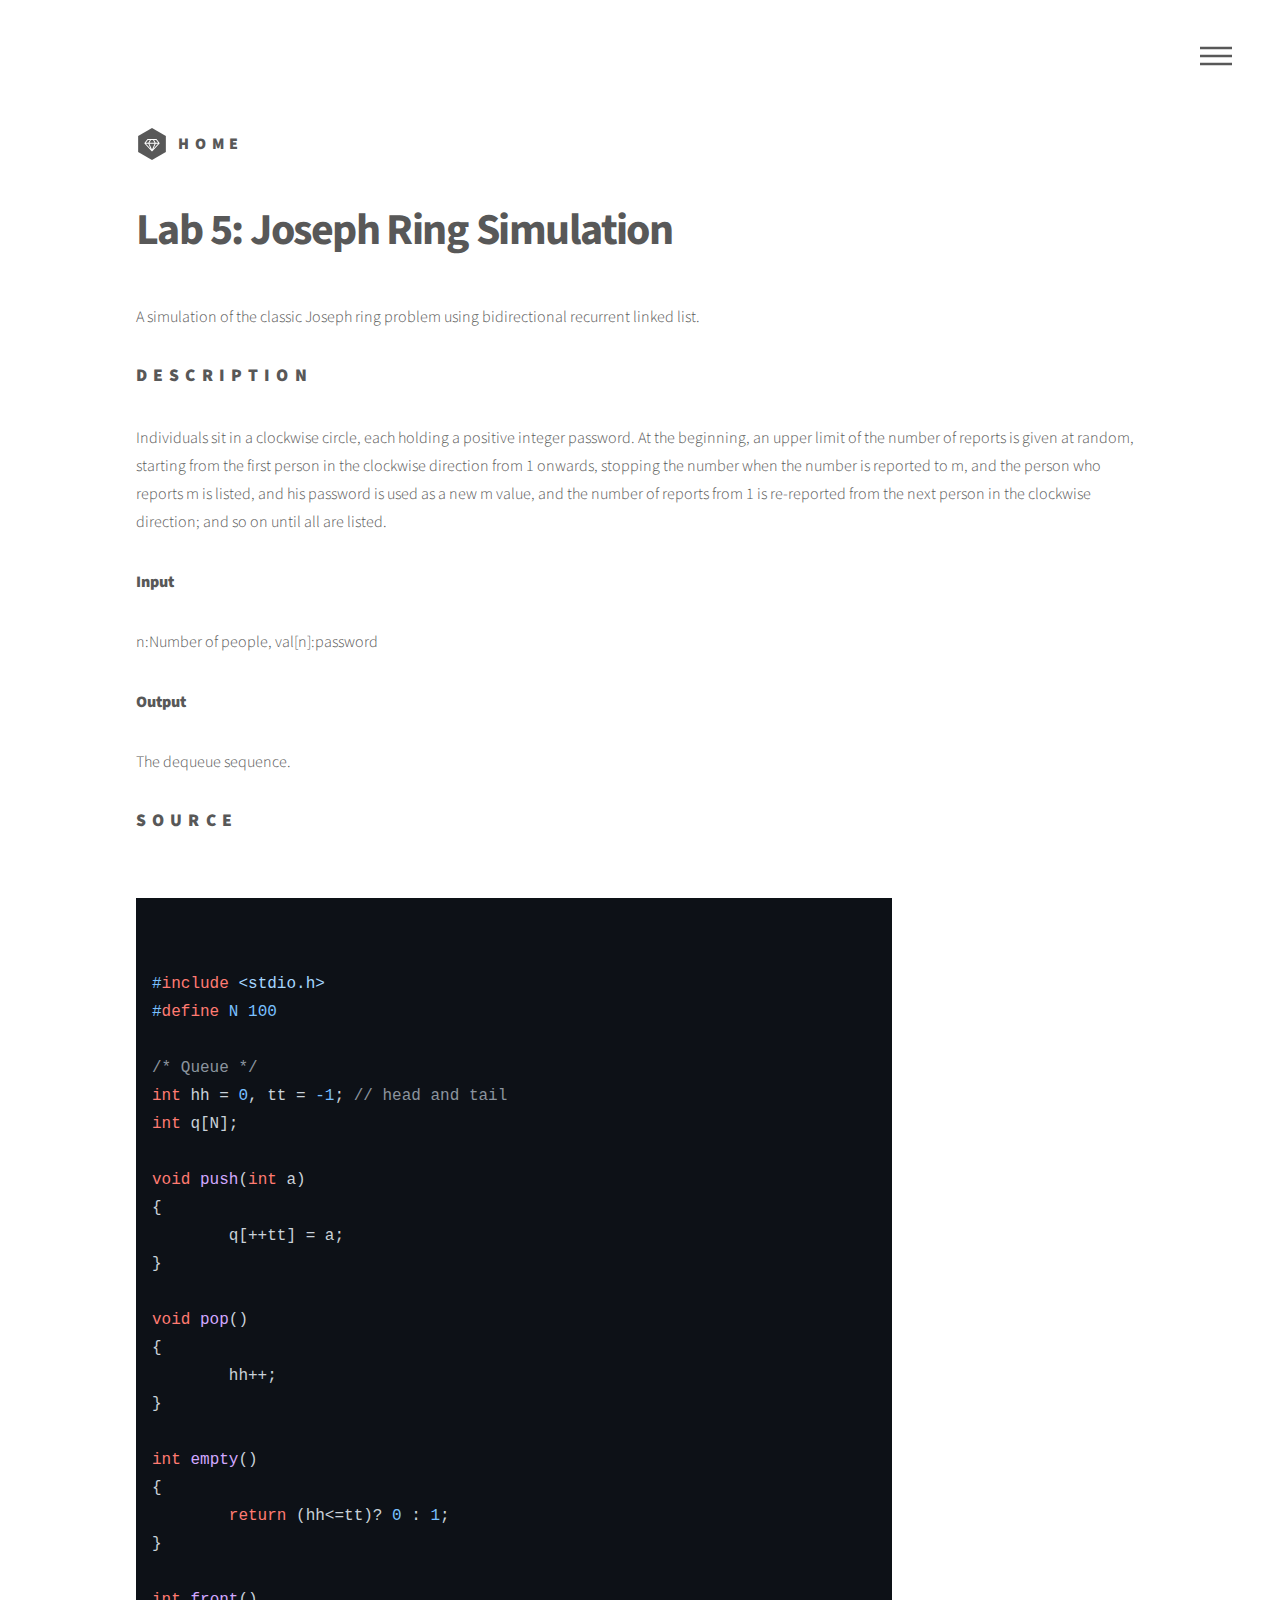
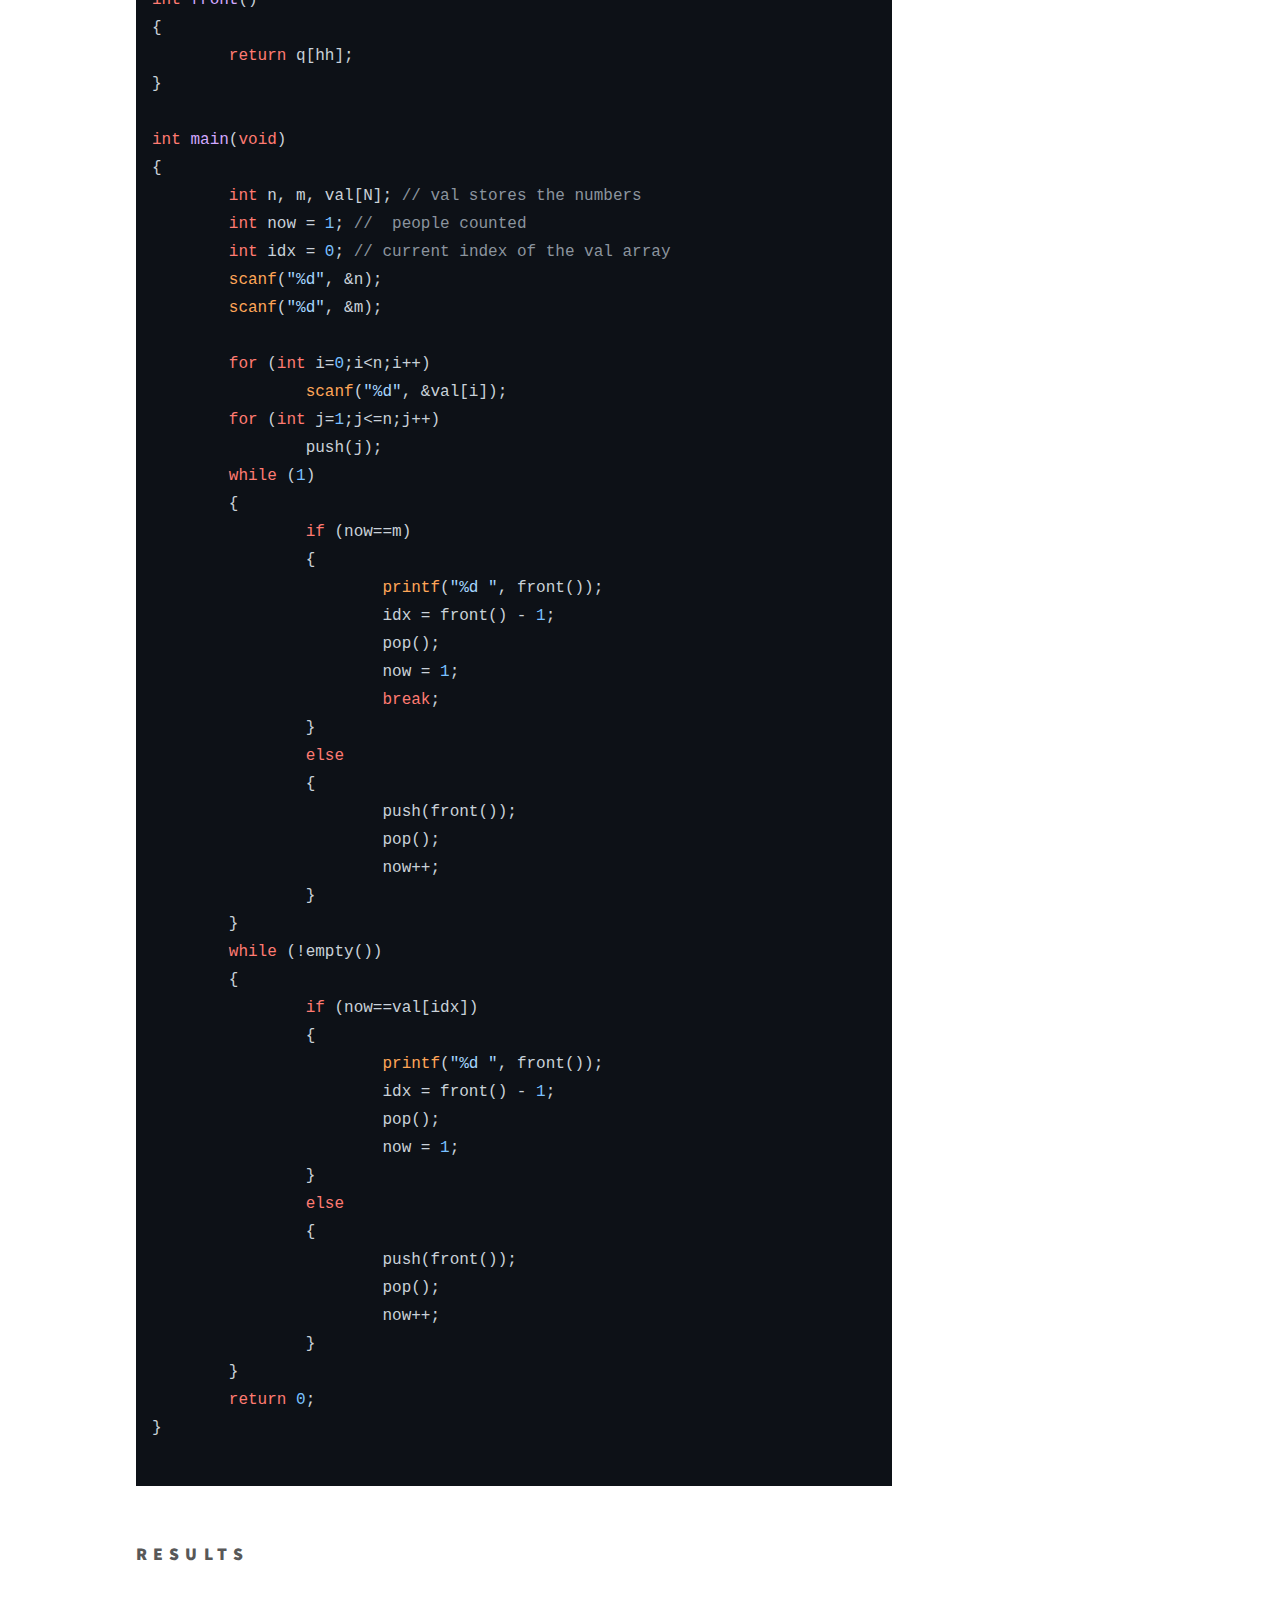
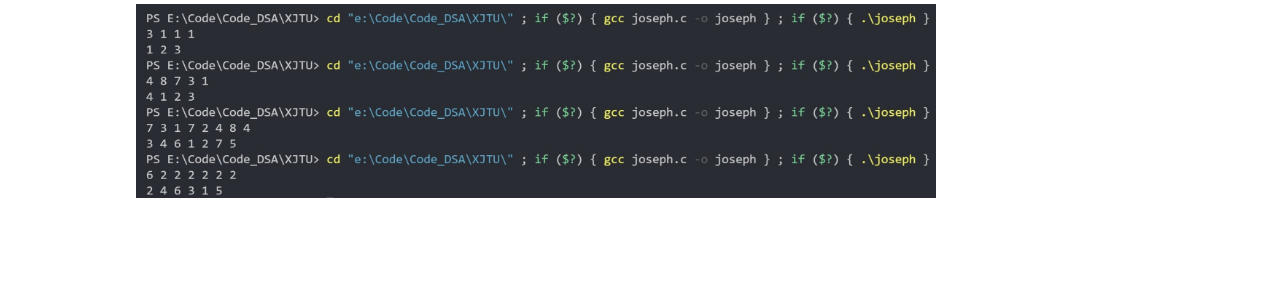
==== Joseph.html @ a2b7b554 "files" ====
<!DOCTYPE HTML>
<html>
	<head>
		<title>Joseph Ring</title>
		<meta charset="utf-8" />
		<script src="assets/js/jquery.min.js"></script>
		<meta name="viewport" content="width=device-width, initial-scale=1, user-scalable=no" />
		<link rel="stylesheet" href="assets/css/main.css" />
		<script src="highlight.min.js"></script>
		<link rel="stylesheet" href="github-dark.min.css" />
		<noscript><link rel="stylesheet" href="assets/css/noscript.css" /></noscript>
	</head>
	<body class="is-preload">
		<!-- Wrapper -->
		<div id="wrapper">
				<!-- Header -->
					<header id="header">
						<div class="inner">
							<!-- Logo -->
								<a href="index.html" class="logo">
									<span class="symbol"><img src="images/logo.svg" alt="" /></span><span class="title">Home</span>
								</a>
							<!-- Nav -->
								<nav>
									<ul>
										<li><a href="#menu">Menu</a></li>
									</ul>
								</nav>
						</div>
					</header>

				<!-- Menu -->
					<nav id="menu">
						<h2>Menu</h2>
						<ul>
							<li><a href="index.html">Home</a></li>
							<li><a href="generic.html">Gradeds Analysis</a></li>
							<li><a href="tree.html">AVL Tree</a></li>
							<li><a href="maze.html">Maze Game</a></li>
							<li><a href="Joseph.html">Joseph Ring</a></li>
						</ul>
					</nav>

				<!-- Main -->
					<div id="main">
						<div class="inner">
							<h1>Lab 5: Joseph Ring Simulation</h1>
                                <p>A simulation of the classic Joseph ring problem using bidirectional recurrent linked list.</p>
								<!-- Prepare a DOM with a defined width and height for ECharts -->
                                <h2>Description</h2>
								<p> Individuals sit in a clockwise circle, each holding a positive
									 integer password. At the beginning, an upper limit of the number of reports is given at random, 
									 starting from the first person in the clockwise direction from 1 onwards, stopping the number 
									 when the number is reported to m, and the person who reports m is listed, and his password is 
									 used as a new m value, and the number of reports from 1 is re-reported from the next person in 
									 the clockwise direction; and so on until all are listed.
								</p>
								<p><b>Input</b></p>
								<p>n:Number of people, val[n]:password</p>
								<p><b>Output</b></p>
								<p>The dequeue sequence.</p>
									<script>
										hljs.initHighlightingOnLoad();
									</script>
								<h2>source</h2>
								<div style="width:75%">
                                <pre>
									<code class="c">

#include &lt;stdio.h>
#define N 100
	
/* Queue */
int hh = 0, tt = -1; // head and tail
int q[N];
	
void push(int a)
{
	q[++tt] = a;
}
	
void pop()
{
	hh++;
}
	
int empty()
{
	return (hh<=tt)? 0 : 1;
}
	
int front()
{
	return q[hh];
}
	
int main(void)
{
	int n, m, val[N]; // val stores the numbers
	int now = 1; //  people counted 
	int idx = 0; // current index of the val array
	scanf("%d", &n);
	scanf("%d", &m);

	for (int i=0;i&lt;n;i++) 
		scanf("%d", &val[i]);
	for (int j=1;j<=n;j++)
		push(j);
	while (1)
	{
		if (now==m)
		{
			printf("%d ", front());
			idx = front() - 1;
			pop();
			now = 1;
			break;
		}
		else
		{
			push(front());
			pop();
			now++;
		}
	}
	while (!empty())
	{
		if (now==val[idx])
		{
			printf("%d ", front());
			idx = front() - 1;
			pop();
			now = 1;
		}
		else
		{
			push(front());
			pop();
			now++;
		}
	}
	return 0;
}
									</code>
								</pre>
							</div>
							<h2>Results</h2>
							<img src="images/joe.jpg" width="800px">
							</div>
						</div>
					</div>
			</div>

		<!-- Scripts -->
			
			<script src="assets/js/browser.min.js"></script>
			<script src="assets/js/breakpoints.min.js"></script>
			<script src="assets/js/util.js"></script>
			<script src="assets/js/main.js"></script>
	</body>
</html>
---- assets/css/main.css ----
@import url(fontawesome-all.min.css);
@import url("https://fonts.googleapis.com/css?family=Source+Sans+Pro:300,700,900");

/*
	Phantom by HTML5 UP
	html5up.net | @ajlkn
	Free for personal and commercial use under the CCA 3.0 license (html5up.net/license)
*/

html, body, div, span, applet, object,
iframe, h1, h2, h3, h4, h5, h6, p, blockquote,
pre, a, abbr, acronym, address, big, cite,
code, del, dfn, em, img, ins, kbd, q, s, samp,
small, strike, strong, sub, sup, tt, var, b,
u, i, center, dl, dt, dd, ol, ul, li, fieldset,
form, label, legend, table, caption, tbody,
tfoot, thead, tr, th, td, article, aside,
canvas, details, embed, figure, figcaption,
footer, header, hgroup, menu, nav, output, ruby,
section, summary, time, mark, audio, video {
	margin: 0;
	padding: 0;
	border: 0;
	font-size: 100%;
	font: inherit;
	vertical-align: baseline;}

article, aside, details, figcaption, figure,
footer, header, hgroup, menu, nav, section {
	display: block;}

body {
	line-height: 1;
}

ol, ul {
	list-style: none;
}

blockquote, q {
	quotes: none;
}

	blockquote:before, blockquote:after, q:before, q:after {
		content: '';
		content: none;
	}

table {
	border-collapse: collapse;
	border-spacing: 0;
}

body {
	-webkit-text-size-adjust: none;
}

mark {
	background-color: transparent;
	color: inherit;
}

input::-moz-focus-inner {
	border: 0;
	padding: 0;
}

input, select, textarea {
	-moz-appearance: none;
	-webkit-appearance: none;
	-ms-appearance: none;
	appearance: none;
}

/* Basic */

	@-ms-viewport {
		width: device-width;
	}

	body {
		-ms-overflow-style: scrollbar;
	}

	@media screen and (max-width: 480px) {

		html, body {
			min-width: 320px;
		}

	}

	html {
		box-sizing: border-box;
	}

	*, *:before, *:after {
		box-sizing: inherit;
	}

	body {
		background: #ffffff;
	}

		body.is-preload *, body.is-preload *:before, body.is-preload *:after {
			-moz-animation: none !important;
			-webkit-animation: none !important;
			-ms-animation: none !important;
			animation: none !important;
			-moz-transition: none !important;
			-webkit-transition: none !important;
			-ms-transition: none !important;
			transition: none !important;
		}

/* Type */

	body, input, select, textarea {
		color: #585858;
		font-family: "Source Sans Pro", Helvetica, sans-serif;
		font-size: 16pt;
		font-weight: 300;
		line-height: 1.75;
	}

		@media screen and (max-width: 1680px) {

			body, input, select, textarea {
				font-size: 14pt;
			}

		}

		@media screen and (max-width: 1280px) {

			body, input, select, textarea {
				font-size: 12pt;
			}

		}

	a {
		-moz-transition: border-bottom-color 0.2s ease, color 0.2s ease;
		-webkit-transition: border-bottom-color 0.2s ease, color 0.2s ease;
		-ms-transition: border-bottom-color 0.2s ease, color 0.2s ease;
		transition: border-bottom-color 0.2s ease, color 0.2s ease;
		text-decoration: none;
		color: #585858;
		border-bottom: dotted 1px rgba(88, 88, 88, 0.5);
	}

		a:hover {
			border-bottom-color: transparent;
			color: #f2849e !important;
		}

	strong, b {
		font-weight: 900;
	}

	em, i {
		font-style: italic;
	}

	p {
		margin: 0 0 2em 0;
	}

	h1 {
		font-size: 2.75em;
		font-weight: 700;
		line-height: 1.3;
		margin: 0 0 1em 0;
		letter-spacing: -0.035em;
	}

		h1 a {
			color: inherit;
		}

		@media screen and (max-width: 736px) {

			h1 {
				font-size: 2em;
				margin: 0 0 1em 0;
			}

		}

		@media screen and (max-width: 360px) {

			h1 {
				font-size: 1.75em;
			}

		}

	h2, h3, h4, h5, h6 {
		font-weight: 900;
		line-height: 1.5;
		margin: 0 0 2em 0;
		text-transform: uppercase;
		letter-spacing: 0.35em;
	}

		h2 a, h3 a, h4 a, h5 a, h6 a {
			color: inherit;
		}

	h2 {
		font-size: 1.1em;
	}

	h3 {
		font-size: 1em;
	}

	h4 {
		font-size: 0.8em;
	}

	h5 {
		font-size: 0.8em;
	}

	h6 {
		font-size: 0.8em;
	}

	@media screen and (max-width: 980px) {

		h1 br, h2 br, h3 br, h4 br, h5 br, h6 br {
			display: none;
		}

	}

	@media screen and (max-width: 736px) {

		h2 {
			font-size: 1em;
		}

		h3 {
			font-size: 0.8em;
		}

	}

	sub {
		font-size: 0.8em;
		position: relative;
		top: 0.5em;
	}

	sup {
		font-size: 0.8em;
		position: relative;
		top: -0.5em;
	}

	blockquote {
		border-left: solid 4px #c9c9c9;
		font-style: italic;
		margin: 0 0 2em 0;
		padding: 0.5em 0 0.5em 2em;
	}

	/*code {
		background: rgba(144, 144, 144, 0.075);
		border-radius: 4px;
		border: solid 1px #c9c9c9;
		font-family: "Courier New", monospace;
		font-size: 0.9em;
		margin: 0 0.25em;
		padding: 0.25em 0.65em;
	}

	pre {
		-webkit-overflow-scrolling: touch;
		font-family: "Courier New", monospace;
		font-size: 0.9em;
		margin: 0 0 2em 0;
	}

		pre code {
			display: block;
			line-height: 1.75;
			padding: 1em 1.5em;
			overflow-x: auto;
		}
*/	pre > code {
    font-family: "Sans Mono", "Consolas", "Courier", monospace;
}
	hr {
		border: 0;
		border-bottom: solid 1px #c9c9c9;
		margin: 2em 0;
	}

		hr.major {
			margin: 3em 0;
		}

	.align-left {
		text-align: left;
	}

	.align-center {
		text-align: center;
	}

	.align-right {
		text-align: right;
	}

/* Row */

	.row {
		display: flex;
		flex-wrap: wrap;
		box-sizing: border-box;
		align-items: stretch;
	}

		.row > * {
			box-sizing: border-box;
		}

		.row.gtr-uniform > * > :last-child {
			margin-bottom: 0;
		}

		.row.aln-left {
			justify-content: flex-start;
		}

		.row.aln-center {
			justify-content: center;
		}

		.row.aln-right {
			justify-content: flex-end;
		}

		.row.aln-top {
			align-items: flex-start;
		}

		.row.aln-middle {
			align-items: center;
		}

		.row.aln-bottom {
			align-items: flex-end;
		}

		.row > .imp {
			order: -1;
		}

		.row > .col-1 {
			width: 8.33333%;
		}

		.row > .off-1 {
			margin-left: 8.33333%;
		}

		.row > .col-2 {
			width: 16.66667%;
		}

		.row > .off-2 {
			margin-left: 16.66667%;
		}

		.row > .col-3 {
			width: 25%;
		}

		.row > .off-3 {
			margin-left: 25%;
		}

		.row > .col-4 {
			width: 33.33333%;
		}

		.row > .off-4 {
			margin-left: 33.33333%;
		}

		.row > .col-5 {
			width: 41.66667%;
		}

		.row > .off-5 {
			margin-left: 41.66667%;
		}

		.row > .col-6 {
			width: 50%;
		}

		.row > .off-6 {
			margin-left: 50%;
		}

		.row > .col-7 {
			width: 58.33333%;
		}

		.row > .off-7 {
			margin-left: 58.33333%;
		}

		.row > .col-8 {
			width: 66.66667%;
		}

		.row > .off-8 {
			margin-left: 66.66667%;
		}

		.row > .col-9 {
			width: 75%;
		}

		.row > .off-9 {
			margin-left: 75%;
		}

		.row > .col-10 {
			width: 83.33333%;
		}

		.row > .off-10 {
			margin-left: 83.33333%;
		}

		.row > .col-11 {
			width: 91.66667%;
		}

		.row > .off-11 {
			margin-left: 91.66667%;
		}

		.row > .col-12 {
			width: 100%;
		}

		.row > .off-12 {
			margin-left: 100%;
		}

		.row.gtr-0 {
			margin-top: 0;
			margin-left: 0em;
		}

			.row.gtr-0 > * {
				padding: 0 0 0 0em;
			}

			.row.gtr-0.gtr-uniform {
				margin-top: 0em;
			}

				.row.gtr-0.gtr-uniform > * {
					padding-top: 0em;
				}

		.row.gtr-25 {
			margin-top: 0;
			margin-left: -0.5em;
		}

			.row.gtr-25 > * {
				padding: 0 0 0 0.5em;
			}

			.row.gtr-25.gtr-uniform {
				margin-top: -0.5em;
			}

				.row.gtr-25.gtr-uniform > * {
					padding-top: 0.5em;
				}

		.row.gtr-50 {
			margin-top: 0;
			margin-left: -1em;
		}

			.row.gtr-50 > * {
				padding: 0 0 0 1em;
			}

			.row.gtr-50.gtr-uniform {
				margin-top: -1em;
			}

				.row.gtr-50.gtr-uniform > * {
					padding-top: 1em;
				}

		.row {
			margin-top: 0;
			margin-left: -2em;
		}

			.row > * {
				padding: 0 0 0 2em;
			}

			.row.gtr-uniform {
				margin-top: -2em;
			}

				.row.gtr-uniform > * {
					padding-top: 2em;
				}

		.row.gtr-150 {
			margin-top: 0;
			margin-left: -3em;
		}

			.row.gtr-150 > * {
				padding: 0 0 0 3em;
			}

			.row.gtr-150.gtr-uniform {
				margin-top: -3em;
			}

				.row.gtr-150.gtr-uniform > * {
					padding-top: 3em;
				}

		.row.gtr-200 {
			margin-top: 0;
			margin-left: -4em;
		}

			.row.gtr-200 > * {
				padding: 0 0 0 4em;
			}

			.row.gtr-200.gtr-uniform {
				margin-top: -4em;
			}

				.row.gtr-200.gtr-uniform > * {
					padding-top: 4em;
				}

		@media screen and (max-width: 1680px) {

			.row {
				display: flex;
				flex-wrap: wrap;
				box-sizing: border-box;
				align-items: stretch;
			}

				.row > * {
					box-sizing: border-box;
				}

				.row.gtr-uniform > * > :last-child {
					margin-bottom: 0;
				}

				.row.aln-left {
					justify-content: flex-start;
				}

				.row.aln-center {
					justify-content: center;
				}

				.row.aln-right {
					justify-content: flex-end;
				}

				.row.aln-top {
					align-items: flex-start;
				}

				.row.aln-middle {
					align-items: center;
				}

				.row.aln-bottom {
					align-items: flex-end;
				}

				.row > .imp-xlarge {
					order: -1;
				}

				.row > .col-1-xlarge {
					width: 8.33333%;
				}

				.row > .off-1-xlarge {
					margin-left: 8.33333%;
				}

				.row > .col-2-xlarge {
					width: 16.66667%;
				}

				.row > .off-2-xlarge {
					margin-left: 16.66667%;
				}

				.row > .col-3-xlarge {
					width: 25%;
				}

				.row > .off-3-xlarge {
					margin-left: 25%;
				}

				.row > .col-4-xlarge {
					width: 33.33333%;
				}

				.row > .off-4-xlarge {
					margin-left: 33.33333%;
				}

				.row > .col-5-xlarge {
					width: 41.66667%;
				}

				.row > .off-5-xlarge {
					margin-left: 41.66667%;
				}

				.row > .col-6-xlarge {
					width: 50%;
				}

				.row > .off-6-xlarge {
					margin-left: 50%;
				}

				.row > .col-7-xlarge {
					width: 58.33333%;
				}

				.row > .off-7-xlarge {
					margin-left: 58.33333%;
				}

				.row > .col-8-xlarge {
					width: 66.66667%;
				}

				.row > .off-8-xlarge {
					margin-left: 66.66667%;
				}

				.row > .col-9-xlarge {
					width: 75%;
				}

				.row > .off-9-xlarge {
					margin-left: 75%;
				}

				.row > .col-10-xlarge {
					width: 83.33333%;
				}

				.row > .off-10-xlarge {
					margin-left: 83.33333%;
				}

				.row > .col-11-xlarge {
					width: 91.66667%;
				}

				.row > .off-11-xlarge {
					margin-left: 91.66667%;
				}

				.row > .col-12-xlarge {
					width: 100%;
				}

				.row > .off-12-xlarge {
					margin-left: 100%;
				}

				.row.gtr-0 {
					margin-top: 0;
					margin-left: 0em;
				}

					.row.gtr-0 > * {
						padding: 0 0 0 0em;
					}

					.row.gtr-0.gtr-uniform {
						margin-top: 0em;
					}

						.row.gtr-0.gtr-uniform > * {
							padding-top: 0em;
						}

				.row.gtr-25 {
					margin-top: 0;
					margin-left: -0.5em;
				}

					.row.gtr-25 > * {
						padding: 0 0 0 0.5em;
					}

					.row.gtr-25.gtr-uniform {
						margin-top: -0.5em;
					}

						.row.gtr-25.gtr-uniform > * {
							padding-top: 0.5em;
						}

				.row.gtr-50 {
					margin-top: 0;
					margin-left: -1em;
				}

					.row.gtr-50 > * {
						padding: 0 0 0 1em;
					}

					.row.gtr-50.gtr-uniform {
						margin-top: -1em;
					}

						.row.gtr-50.gtr-uniform > * {
							padding-top: 1em;
						}

				.row {
					margin-top: 0;
					margin-left: -2em;
				}

					.row > * {
						padding: 0 0 0 2em;
					}

					.row.gtr-uniform {
						margin-top: -2em;
					}

						.row.gtr-uniform > * {
							padding-top: 2em;
						}

				.row.gtr-150 {
					margin-top: 0;
					margin-left: -3em;
				}

					.row.gtr-150 > * {
						padding: 0 0 0 3em;
					}

					.row.gtr-150.gtr-uniform {
						margin-top: -3em;
					}

						.row.gtr-150.gtr-uniform > * {
							padding-top: 3em;
						}

				.row.gtr-200 {
					margin-top: 0;
					margin-left: -4em;
				}

					.row.gtr-200 > * {
						padding: 0 0 0 4em;
					}

					.row.gtr-200.gtr-uniform {
						margin-top: -4em;
					}

						.row.gtr-200.gtr-uniform > * {
							padding-top: 4em;
						}

		}

		@media screen and (max-width: 1280px) {

			.row {
				display: flex;
				flex-wrap: wrap;
				box-sizing: border-box;
				align-items: stretch;
			}

				.row > * {
					box-sizing: border-box;
				}

				.row.gtr-uniform > * > :last-child {
					margin-bottom: 0;
				}

				.row.aln-left {
					justify-content: flex-start;
				}

				.row.aln-center {
					justify-content: center;
				}

				.row.aln-right {
					justify-content: flex-end;
				}

				.row.aln-top {
					align-items: flex-start;
				}

				.row.aln-middle {
					align-items: center;
				}

				.row.aln-bottom {
					align-items: flex-end;
				}

				.row > .imp-large {
					order: -1;
				}

				.row > .col-1-large {
					width: 8.33333%;
				}

				.row > .off-1-large {
					margin-left: 8.33333%;
				}

				.row > .col-2-large {
					width: 16.66667%;
				}

				.row > .off-2-large {
					margin-left: 16.66667%;
				}

				.row > .col-3-large {
					width: 25%;
				}

				.row > .off-3-large {
					margin-left: 25%;
				}

				.row > .col-4-large {
					width: 33.33333%;
				}

				.row > .off-4-large {
					margin-left: 33.33333%;
				}

				.row > .col-5-large {
					width: 41.66667%;
				}

				.row > .off-5-large {
					margin-left: 41.66667%;
				}

				.row > .col-6-large {
					width: 50%;
				}

				.row > .off-6-large {
					margin-left: 50%;
				}

				.row > .col-7-large {
					width: 58.33333%;
				}

				.row > .off-7-large {
					margin-left: 58.33333%;
				}

				.row > .col-8-large {
					width: 66.66667%;
				}

				.row > .off-8-large {
					margin-left: 66.66667%;
				}

				.row > .col-9-large {
					width: 75%;
				}

				.row > .off-9-large {
					margin-left: 75%;
				}

				.row > .col-10-large {
					width: 83.33333%;
				}

				.row > .off-10-large {
					margin-left: 83.33333%;
				}

				.row > .col-11-large {
					width: 91.66667%;
				}

				.row > .off-11-large {
					margin-left: 91.66667%;
				}

				.row > .col-12-large {
					width: 100%;
				}

				.row > .off-12-large {
					margin-left: 100%;
				}

				.row.gtr-0 {
					margin-top: 0;
					margin-left: 0em;
				}

					.row.gtr-0 > * {
						padding: 0 0 0 0em;
					}

					.row.gtr-0.gtr-uniform {
						margin-top: 0em;
					}

						.row.gtr-0.gtr-uniform > * {
							padding-top: 0em;
						}

				.row.gtr-25 {
					margin-top: 0;
					margin-left: -0.5em;
				}

					.row.gtr-25 > * {
						padding: 0 0 0 0.5em;
					}

					.row.gtr-25.gtr-uniform {
						margin-top: -0.5em;
					}

						.row.gtr-25.gtr-uniform > * {
							padding-top: 0.5em;
						}

				.row.gtr-50 {
					margin-top: 0;
					margin-left: -1em;
				}

					.row.gtr-50 > * {
						padding: 0 0 0 1em;
					}

					.row.gtr-50.gtr-uniform {
						margin-top: -1em;
					}

						.row.gtr-50.gtr-uniform > * {
							padding-top: 1em;
						}

				.row {
					margin-top: 0;
					margin-left: -2em;
				}

					.row > * {
						padding: 0 0 0 2em;
					}

					.row.gtr-uniform {
						margin-top: -2em;
					}

						.row.gtr-uniform > * {
							padding-top: 2em;
						}

				.row.gtr-150 {
					margin-top: 0;
					margin-left: -3em;
				}

					.row.gtr-150 > * {
						padding: 0 0 0 3em;
					}

					.row.gtr-150.gtr-uniform {
						margin-top: -3em;
					}

						.row.gtr-150.gtr-uniform > * {
							padding-top: 3em;
						}

				.row.gtr-200 {
					margin-top: 0;
					margin-left: -4em;
				}

					.row.gtr-200 > * {
						padding: 0 0 0 4em;
					}

					.row.gtr-200.gtr-uniform {
						margin-top: -4em;
					}

						.row.gtr-200.gtr-uniform > * {
							padding-top: 4em;
						}

		}

		@media screen and (max-width: 980px) {

			.row {
				display: flex;
				flex-wrap: wrap;
				box-sizing: border-box;
				align-items: stretch;
			}

				.row > * {
					box-sizing: border-box;
				}

				.row.gtr-uniform > * > :last-child {
					margin-bottom: 0;
				}

				.row.aln-left {
					justify-content: flex-start;
				}

				.row.aln-center {
					justify-content: center;
				}

				.row.aln-right {
					justify-content: flex-end;
				}

				.row.aln-top {
					align-items: flex-start;
				}

				.row.aln-middle {
					align-items: center;
				}

				.row.aln-bottom {
					align-items: flex-end;
				}

				.row > .imp-medium {
					order: -1;
				}

				.row > .col-1-medium {
					width: 8.33333%;
				}

				.row > .off-1-medium {
					margin-left: 8.33333%;
				}

				.row > .col-2-medium {
					width: 16.66667%;
				}

				.row > .off-2-medium {
					margin-left: 16.66667%;
				}

				.row > .col-3-medium {
					width: 25%;
				}

				.row > .off-3-medium {
					margin-left: 25%;
				}

				.row > .col-4-medium {
					width: 33.33333%;
				}

				.row > .off-4-medium {
					margin-left: 33.33333%;
				}

				.row > .col-5-medium {
					width: 41.66667%;
				}

				.row > .off-5-medium {
					margin-left: 41.66667%;
				}

				.row > .col-6-medium {
					width: 50%;
				}

				.row > .off-6-medium {
					margin-left: 50%;
				}

				.row > .col-7-medium {
					width: 58.33333%;
				}

				.row > .off-7-medium {
					margin-left: 58.33333%;
				}

				.row > .col-8-medium {
					width: 66.66667%;
				}

				.row > .off-8-medium {
					margin-left: 66.66667%;
				}

				.row > .col-9-medium {
					width: 75%;
				}

				.row > .off-9-medium {
					margin-left: 75%;
				}

				.row > .col-10-medium {
					width: 83.33333%;
				}

				.row > .off-10-medium {
					margin-left: 83.33333%;
				}

				.row > .col-11-medium {
					width: 91.66667%;
				}

				.row > .off-11-medium {
					margin-left: 91.66667%;
				}

				.row > .col-12-medium {
					width: 100%;
				}

				.row > .off-12-medium {
					margin-left: 100%;
				}

				.row.gtr-0 {
					margin-top: 0;
					margin-left: 0em;
				}

					.row.gtr-0 > * {
						padding: 0 0 0 0em;
					}

					.row.gtr-0.gtr-uniform {
						margin-top: 0em;
					}

						.row.gtr-0.gtr-uniform > * {
							padding-top: 0em;
						}

				.row.gtr-25 {
					margin-top: 0;
					margin-left: -0.375em;
				}

					.row.gtr-25 > * {
						padding: 0 0 0 0.375em;
					}

					.row.gtr-25.gtr-uniform {
						margin-top: -0.375em;
					}

						.row.gtr-25.gtr-uniform > * {
							padding-top: 0.375em;
						}

				.row.gtr-50 {
					margin-top: 0;
					margin-left: -0.75em;
				}

					.row.gtr-50 > * {
						padding: 0 0 0 0.75em;
					}

					.row.gtr-50.gtr-uniform {
						margin-top: -0.75em;
					}

						.row.gtr-50.gtr-uniform > * {
							padding-top: 0.75em;
						}

				.row {
					margin-top: 0;
					margin-left: -1.5em;
				}

					.row > * {
						padding: 0 0 0 1.5em;
					}

					.row.gtr-uniform {
						margin-top: -1.5em;
					}

						.row.gtr-uniform > * {
							padding-top: 1.5em;
						}

				.row.gtr-150 {
					margin-top: 0;
					margin-left: -2.25em;
				}

					.row.gtr-150 > * {
						padding: 0 0 0 2.25em;
					}

					.row.gtr-150.gtr-uniform {
						margin-top: -2.25em;
					}

						.row.gtr-150.gtr-uniform > * {
							padding-top: 2.25em;
						}

				.row.gtr-200 {
					margin-top: 0;
					margin-left: -3em;
				}

					.row.gtr-200 > * {
						padding: 0 0 0 3em;
					}

					.row.gtr-200.gtr-uniform {
						margin-top: -3em;
					}

						.row.gtr-200.gtr-uniform > * {
							padding-top: 3em;
						}

		}

		@media screen and (max-width: 736px) {

			.row {
				display: flex;
				flex-wrap: wrap;
				box-sizing: border-box;
				align-items: stretch;
			}

				.row > * {
					box-sizing: border-box;
				}

				.row.gtr-uniform > * > :last-child {
					margin-bottom: 0;
				}

				.row.aln-left {
					justify-content: flex-start;
				}

				.row.aln-center {
					justify-content: center;
				}

				.row.aln-right {
					justify-content: flex-end;
				}

				.row.aln-top {
					align-items: flex-start;
				}

				.row.aln-middle {
					align-items: center;
				}

				.row.aln-bottom {
					align-items: flex-end;
				}

				.row > .imp-small {
					order: -1;
				}

				.row > .col-1-small {
					width: 8.33333%;
				}

				.row > .off-1-small {
					margin-left: 8.33333%;
				}

				.row > .col-2-small {
					width: 16.66667%;
				}

				.row > .off-2-small {
					margin-left: 16.66667%;
				}

				.row > .col-3-small {
					width: 25%;
				}

				.row > .off-3-small {
					margin-left: 25%;
				}

				.row > .col-4-small {
					width: 33.33333%;
				}

				.row > .off-4-small {
					margin-left: 33.33333%;
				}

				.row > .col-5-small {
					width: 41.66667%;
				}

				.row > .off-5-small {
					margin-left: 41.66667%;
				}

				.row > .col-6-small {
					width: 50%;
				}

				.row > .off-6-small {
					margin-left: 50%;
				}

				.row > .col-7-small {
					width: 58.33333%;
				}

				.row > .off-7-small {
					margin-left: 58.33333%;
				}

				.row > .col-8-small {
					width: 66.66667%;
				}

				.row > .off-8-small {
					margin-left: 66.66667%;
				}

				.row > .col-9-small {
					width: 75%;
				}

				.row > .off-9-small {
					margin-left: 75%;
				}

				.row > .col-10-small {
					width: 83.33333%;
				}

				.row > .off-10-small {
					margin-left: 83.33333%;
				}

				.row > .col-11-small {
					width: 91.66667%;
				}

				.row > .off-11-small {
					margin-left: 91.66667%;
				}

				.row > .col-12-small {
					width: 100%;
				}

				.row > .off-12-small {
					margin-left: 100%;
				}

				.row.gtr-0 {
					margin-top: 0;
					margin-left: 0em;
				}

					.row.gtr-0 > * {
						padding: 0 0 0 0em;
					}

					.row.gtr-0.gtr-uniform {
						margin-top: 0em;
					}

						.row.gtr-0.gtr-uniform > * {
							padding-top: 0em;
						}

				.row.gtr-25 {
					margin-top: 0;
					margin-left: -0.25em;
				}

					.row.gtr-25 > * {
						padding: 0 0 0 0.25em;
					}

					.row.gtr-25.gtr-uniform {
						margin-top: -0.25em;
					}

						.row.gtr-25.gtr-uniform > * {
							padding-top: 0.25em;
						}

				.row.gtr-50 {
					margin-top: 0;
					margin-left: -0.5em;
				}

					.row.gtr-50 > * {
						padding: 0 0 0 0.5em;
					}

					.row.gtr-50.gtr-uniform {
						margin-top: -0.5em;
					}

						.row.gtr-50.gtr-uniform > * {
							padding-top: 0.5em;
						}

				.row {
					margin-top: 0;
					margin-left: -1em;
				}

					.row > * {
						padding: 0 0 0 1em;
					}

					.row.gtr-uniform {
						margin-top: -1em;
					}

						.row.gtr-uniform > * {
							padding-top: 1em;
						}

				.row.gtr-150 {
					margin-top: 0;
					margin-left: -1.5em;
				}

					.row.gtr-150 > * {
						padding: 0 0 0 1.5em;
					}

					.row.gtr-150.gtr-uniform {
						margin-top: -1.5em;
					}

						.row.gtr-150.gtr-uniform > * {
							padding-top: 1.5em;
						}

				.row.gtr-200 {
					margin-top: 0;
					margin-left: -2em;
				}

					.row.gtr-200 > * {
						padding: 0 0 0 2em;
					}

					.row.gtr-200.gtr-uniform {
						margin-top: -2em;
					}

						.row.gtr-200.gtr-uniform > * {
							padding-top: 2em;
						}

		}

		@media screen and (max-width: 480px) {

			.row {
				display: flex;
				flex-wrap: wrap;
				box-sizing: border-box;
				align-items: stretch;
			}

				.row > * {
					box-sizing: border-box;
				}

				.row.gtr-uniform > * > :last-child {
					margin-bottom: 0;
				}

				.row.aln-left {
					justify-content: flex-start;
				}

				.row.aln-center {
					justify-content: center;
				}

				.row.aln-right {
					justify-content: flex-end;
				}

				.row.aln-top {
					align-items: flex-start;
				}

				.row.aln-middle {
					align-items: center;
				}

				.row.aln-bottom {
					align-items: flex-end;
				}

				.row > .imp-xsmall {
					order: -1;
				}

				.row > .col-1-xsmall {
					width: 8.33333%;
				}

				.row > .off-1-xsmall {
					margin-left: 8.33333%;
				}

				.row > .col-2-xsmall {
					width: 16.66667%;
				}

				.row > .off-2-xsmall {
					margin-left: 16.66667%;
				}

				.row > .col-3-xsmall {
					width: 25%;
				}

				.row > .off-3-xsmall {
					margin-left: 25%;
				}

				.row > .col-4-xsmall {
					width: 33.33333%;
				}

				.row > .off-4-xsmall {
					margin-left: 33.33333%;
				}

				.row > .col-5-xsmall {
					width: 41.66667%;
				}

				.row > .off-5-xsmall {
					margin-left: 41.66667%;
				}

				.row > .col-6-xsmall {
					width: 50%;
				}

				.row > .off-6-xsmall {
					margin-left: 50%;
				}

				.row > .col-7-xsmall {
					width: 58.33333%;
				}

				.row > .off-7-xsmall {
					margin-left: 58.33333%;
				}

				.row > .col-8-xsmall {
					width: 66.66667%;
				}

				.row > .off-8-xsmall {
					margin-left: 66.66667%;
				}

				.row > .col-9-xsmall {
					width: 75%;
				}

				.row > .off-9-xsmall {
					margin-left: 75%;
				}

				.row > .col-10-xsmall {
					width: 83.33333%;
				}

				.row > .off-10-xsmall {
					margin-left: 83.33333%;
				}

				.row > .col-11-xsmall {
					width: 91.66667%;
				}

				.row > .off-11-xsmall {
					margin-left: 91.66667%;
				}

				.row > .col-12-xsmall {
					width: 100%;
				}

				.row > .off-12-xsmall {
					margin-left: 100%;
				}

				.row.gtr-0 {
					margin-top: 0;
					margin-left: 0em;
				}

					.row.gtr-0 > * {
						padding: 0 0 0 0em;
					}

					.row.gtr-0.gtr-uniform {
						margin-top: 0em;
					}

						.row.gtr-0.gtr-uniform > * {
							padding-top: 0em;
						}

				.row.gtr-25 {
					margin-top: 0;
					margin-left: -0.25em;
				}

					.row.gtr-25 > * {
						padding: 0 0 0 0.25em;
					}

					.row.gtr-25.gtr-uniform {
						margin-top: -0.25em;
					}

						.row.gtr-25.gtr-uniform > * {
							padding-top: 0.25em;
						}

				.row.gtr-50 {
					margin-top: 0;
					margin-left: -0.5em;
				}

					.row.gtr-50 > * {
						padding: 0 0 0 0.5em;
					}

					.row.gtr-50.gtr-uniform {
						margin-top: -0.5em;
					}

						.row.gtr-50.gtr-uniform > * {
							padding-top: 0.5em;
						}

				.row {
					margin-top: 0;
					margin-left: -1em;
				}

					.row > * {
						padding: 0 0 0 1em;
					}

					.row.gtr-uniform {
						margin-top: -1em;
					}

						.row.gtr-uniform > * {
							padding-top: 1em;
						}

				.row.gtr-150 {
					margin-top: 0;
					margin-left: -1.5em;
				}

					.row.gtr-150 > * {
						padding: 0 0 0 1.5em;
					}

					.row.gtr-150.gtr-uniform {
						margin-top: -1.5em;
					}

						.row.gtr-150.gtr-uniform > * {
							padding-top: 1.5em;
						}

				.row.gtr-200 {
					margin-top: 0;
					margin-left: -2em;
				}

					.row.gtr-200 > * {
						padding: 0 0 0 2em;
					}

					.row.gtr-200.gtr-uniform {
						margin-top: -2em;
					}

						.row.gtr-200.gtr-uniform > * {
							padding-top: 2em;
						}

		}

/* Section/Article */

	section.special, article.special {
		text-align: center;
	}

	header p {
		margin-top: -1em;
	}

	@media screen and (max-width: 736px) {

		header p {
			margin-top: 0;
		}

	}

/* Icon */

	.icon {
		text-decoration: none;
		border-bottom: none;
		position: relative;
	}

		.icon:before {
			-moz-osx-font-smoothing: grayscale;
			-webkit-font-smoothing: antialiased;
			display: inline-block;
			font-style: normal;
			font-variant: normal;
			text-rendering: auto;
			line-height: 1;
			text-transform: none !important;
			font-family: 'Font Awesome 5 Free';
			font-weight: 400;
		}

		.icon > .label {
			display: none;
		}

		.icon:before {
			line-height: inherit;
		}

		.icon.solid:before {
			font-weight: 900;
		}

		.icon.brands:before {
			font-family: 'Font Awesome 5 Brands';
		}

		.icon.style2 {
			-moz-transition: background-color 0.2s ease-in-out, color 0.2s ease-in-out, border-color 0.2s ease-in-out;
			-webkit-transition: background-color 0.2s ease-in-out, color 0.2s ease-in-out, border-color 0.2s ease-in-out;
			-ms-transition: background-color 0.2s ease-in-out, color 0.2s ease-in-out, border-color 0.2s ease-in-out;
			transition: background-color 0.2s ease-in-out, color 0.2s ease-in-out, border-color 0.2s ease-in-out;
			background-color: transparent;
			border: solid 1px #c9c9c9;
			border-radius: 4px;
			width: 2.65em;
			height: 2.65em;
			display: inline-block;
			text-align: center;
			line-height: 2.65em;
			color: inherit;
		}

			.icon.style2:before {
				font-size: 1.1em;
			}

			.icon.style2:hover {
				color: #f2849e;
				border-color: #f2849e;
			}

			.icon.style2:active {
				background-color: rgba(242, 132, 158, 0.1);
			}

/* List */

	ol {
		list-style: decimal;
		margin: 0 0 2em 0;
		padding-left: 1.25em;
	}

		ol li {
			padding-left: 0.25em;
		}

	ul {
		list-style: disc;
		margin: 0 0 2em 0;
		padding-left: 1em;
	}

		ul li {
			padding-left: 0.5em;
		}

		ul.alt {
			list-style: none;
			padding-left: 0;
		}

			ul.alt li {
				border-top: solid 1px #c9c9c9;
				padding: 0.5em 0;
			}

				ul.alt li:first-child {
					border-top: 0;
					padding-top: 0;
				}

	dl {
		margin: 0 0 2em 0;
	}

		dl dt {
			display: block;
			font-weight: 900;
			margin: 0 0 1em 0;
		}

		dl dd {
			margin-left: 2em;
		}

/* Actions */

	ul.actions {
		display: -moz-flex;
		display: -webkit-flex;
		display: -ms-flex;
		display: flex;
		cursor: default;
		list-style: none;
		margin-left: -1em;
		padding-left: 0;
	}

		ul.actions li {
			padding: 0 0 0 1em;
			vertical-align: middle;
		}

		ul.actions.special {
			-moz-justify-content: center;
			-webkit-justify-content: center;
			-ms-justify-content: center;
			justify-content: center;
			width: 100%;
			margin-left: 0;
		}

			ul.actions.special li:first-child {
				padding-left: 0;
			}

		ul.actions.stacked {
			-moz-flex-direction: column;
			-webkit-flex-direction: column;
			-ms-flex-direction: column;
			flex-direction: column;
			margin-left: 0;
		}

			ul.actions.stacked li {
				padding: 1.3em 0 0 0;
			}

				ul.actions.stacked li:first-child {
					padding-top: 0;
				}

		ul.actions.fit {
			width: calc(100% + 1em);
		}

			ul.actions.fit li {
				-moz-flex-grow: 1;
				-webkit-flex-grow: 1;
				-ms-flex-grow: 1;
				flex-grow: 1;
				-moz-flex-shrink: 1;
				-webkit-flex-shrink: 1;
				-ms-flex-shrink: 1;
				flex-shrink: 1;
				width: 100%;
			}

				ul.actions.fit li > * {
					width: 100%;
				}

			ul.actions.fit.stacked {
				width: 100%;
			}

		@media screen and (max-width: 480px) {

			ul.actions:not(.fixed) {
				-moz-flex-direction: column;
				-webkit-flex-direction: column;
				-ms-flex-direction: column;
				flex-direction: column;
				margin-left: 0;
				width: 100% !important;
			}

				ul.actions:not(.fixed) li {
					-moz-flex-grow: 1;
					-webkit-flex-grow: 1;
					-ms-flex-grow: 1;
					flex-grow: 1;
					-moz-flex-shrink: 1;
					-webkit-flex-shrink: 1;
					-ms-flex-shrink: 1;
					flex-shrink: 1;
					padding: 1em 0 0 0;
					text-align: center;
					width: 100%;
				}

					ul.actions:not(.fixed) li > * {
						width: 100%;
					}

					ul.actions:not(.fixed) li:first-child {
						padding-top: 0;
					}

					ul.actions:not(.fixed) li input[type="submit"],
					ul.actions:not(.fixed) li input[type="reset"],
					ul.actions:not(.fixed) li input[type="button"],
					ul.actions:not(.fixed) li button,
					ul.actions:not(.fixed) li .button {
						width: 100%;
					}

						ul.actions:not(.fixed) li input[type="submit"].icon:before,
						ul.actions:not(.fixed) li input[type="reset"].icon:before,
						ul.actions:not(.fixed) li input[type="button"].icon:before,
						ul.actions:not(.fixed) li button.icon:before,
						ul.actions:not(.fixed) li .button.icon:before {
							margin-left: -0.5rem;
						}

		}

/* Icons */

	ul.icons {
		cursor: default;
		list-style: none;
		padding-left: 0;
		margin: -1em 0 2em -1em;
	}

		ul.icons li {
			display: inline-block;
			padding: 1em 0 0 1em;
		}

/* Form */

	form {
		margin: 0 0 2em 0;
		overflow-x: hidden;
	}

		form > :last-child {
			margin-bottom: 0;
		}

		form > .fields {
			display: -moz-flex;
			display: -webkit-flex;
			display: -ms-flex;
			display: flex;
			-moz-flex-wrap: wrap;
			-webkit-flex-wrap: wrap;
			-ms-flex-wrap: wrap;
			flex-wrap: wrap;
			width: calc(100% + 3em);
			margin: -1.5em 0 2em -1.5em;
		}

			form > .fields > .field {
				-moz-flex-grow: 0;
				-webkit-flex-grow: 0;
				-ms-flex-grow: 0;
				flex-grow: 0;
				-moz-flex-shrink: 0;
				-webkit-flex-shrink: 0;
				-ms-flex-shrink: 0;
				flex-shrink: 0;
				padding: 1.5em 0 0 1.5em;
				width: calc(100% - 1.5em);
			}

				form > .fields > .field.half {
					width: calc(50% - 0.75em);
				}

				form > .fields > .field.third {
					width: calc(100%/3 - 0.5em);
				}

				form > .fields > .field.quarter {
					width: calc(25% - 0.375em);
				}

		@media screen and (max-width: 480px) {

			form > .fields {
				width: calc(100% + 3em);
				margin: -1.5em 0 2em -1.5em;
			}

				form > .fields > .field {
					padding: 1.5em 0 0 1.5em;
					width: calc(100% - 1.5em);
				}

					form > .fields > .field.half {
						width: calc(100% - 1.5em);
					}

					form > .fields > .field.third {
						width: calc(100% - 1.5em);
					}

					form > .fields > .field.quarter {
						width: calc(100% - 1.5em);
					}

		}

	label {
		display: block;
		font-size: 0.9em;
		font-weight: 900;
		margin: 0 0 1em 0;
	}

	input[type="text"],
	input[type="password"],
	input[type="email"],
	input[type="tel"],
	select,
	textarea {
		-moz-appearance: none;
		-webkit-appearance: none;
		-ms-appearance: none;
		appearance: none;
		background-color: transparent;
		border: none;
		border-radius: 0;
		border-bottom: solid 1px #c9c9c9;
		color: inherit;
		display: block;
		outline: 0;
		padding: 0;
		text-decoration: none;
		width: 100%;
	}

		input[type="text"]:invalid,
		input[type="password"]:invalid,
		input[type="email"]:invalid,
		input[type="tel"]:invalid,
		select:invalid,
		textarea:invalid {
			box-shadow: none;
		}

		input[type="text"]:focus,
		input[type="password"]:focus,
		input[type="email"]:focus,
		input[type="tel"]:focus,
		select:focus,
		textarea:focus {
			border-bottom-color: #f2849e;
			box-shadow: inset 0 -1px 0 0 #f2849e;
		}

	select {
		background-image: url("data:image/svg+xml;charset=utf8,%3Csvg xmlns='http://www.w3.org/2000/svg' width='40' height='40' preserveAspectRatio='none' viewBox='0 0 40 40'%3E%3Cpath d='M9.4,12.3l10.4,10.4l10.4-10.4c0.2-0.2,0.5-0.4,0.9-0.4c0.3,0,0.6,0.1,0.9,0.4l3.3,3.3c0.2,0.2,0.4,0.5,0.4,0.9 c0,0.4-0.1,0.6-0.4,0.9L20.7,31.9c-0.2,0.2-0.5,0.4-0.9,0.4c-0.3,0-0.6-0.1-0.9-0.4L4.3,17.3c-0.2-0.2-0.4-0.5-0.4-0.9 c0-0.4,0.1-0.6,0.4-0.9l3.3-3.3c0.2-0.2,0.5-0.4,0.9-0.4S9.1,12.1,9.4,12.3z' fill='%23c9c9c9' /%3E%3C/svg%3E");
		background-size: 1.25rem;
		background-repeat: no-repeat;
		background-position: calc(100% - 1rem) center;
		height: 3em;
		padding-right: 3em;
		text-overflow: ellipsis;
	}

		select option {
			background: #ffffff;
		}

		select:focus::-ms-value {
			background-color: transparent;
		}

		select::-ms-expand {
			display: none;
		}

	input[type="text"],
	input[type="password"],
	input[type="email"],
	select {
		height: 3em;
	}

	textarea {
		padding: 0;
		min-height: 3.75em;
	}

	input[type="checkbox"],
	input[type="radio"] {
		-moz-appearance: none;
		-webkit-appearance: none;
		-ms-appearance: none;
		appearance: none;
		display: block;
		float: left;
		margin-right: -2em;
		opacity: 0;
		width: 1em;
		z-index: -1;
	}

		input[type="checkbox"] + label,
		input[type="radio"] + label {
			text-decoration: none;
			color: #585858;
			cursor: pointer;
			display: inline-block;
			font-size: 1em;
			font-weight: 300;
			padding-left: 2.55em;
			padding-right: 0.75em;
			position: relative;
		}

			input[type="checkbox"] + label:before,
			input[type="radio"] + label:before {
				-moz-osx-font-smoothing: grayscale;
				-webkit-font-smoothing: antialiased;
				display: inline-block;
				font-style: normal;
				font-variant: normal;
				text-rendering: auto;
				line-height: 1;
				text-transform: none !important;
				font-family: 'Font Awesome 5 Free';
				font-weight: 900;
			}

			input[type="checkbox"] + label:before,
			input[type="radio"] + label:before {
				border-radius: 4px;
				border: solid 1px #c9c9c9;
				content: '';
				display: inline-block;
				font-size: 0.8em;
				height: 2.25em;
				left: 0;
				line-height: 2.25em;
				position: absolute;
				text-align: center;
				top: 0;
				width: 2.25em;
			}

		input[type="checkbox"]:checked + label:before,
		input[type="radio"]:checked + label:before {
			background: #585858;
			border-color: #585858;
			color: #ffffff;
			content: '\f00c';
		}

		input[type="checkbox"]:focus + label:before,
		input[type="radio"]:focus + label:before {
			border-color: #f2849e;
			box-shadow: 0 0 0 1px #f2849e;
		}

	input[type="checkbox"] + label:before {
		border-radius: 4px;
	}

	input[type="radio"] + label:before {
		border-radius: 100%;
	}

/* Box */

	.box {
		border-radius: 4px;
		border: solid 1px #c9c9c9;
		margin-bottom: 2em;
		padding: 1.5em;
	}

		.box > :last-child,
		.box > :last-child > :last-child,
		.box > :last-child > :last-child > :last-child {
			margin-bottom: 0;
		}

		.box.alt {
			border: 0;
			border-radius: 0;
			padding: 0;
		}

/* Image */

	.image {
		border-radius: 4px;
		border: 0;
		display: inline-block;
		position: relative;
	}

		.image img {
			border-radius: 4px;
			display: block;
		}

		.image.left, .image.right {
			max-width: 40%;
		}

			.image.left img, .image.right img {
				width: 100%;
			}

		.image.left {
			float: left;
			padding: 0 1.5em 1em 0;
			top: 0.25em;
		}

		.image.right {
			float: right;
			padding: 0 0 1em 1.5em;
			top: 0.25em;
		}

		.image.fit {
			display: block;
			margin: 0 0 2em 0;
			width: 100%;
		}

			.image.fit img {
				width: 100%;
			}

		.image.main {
			display: block;
			margin: 0 0 3em 0;
			width: 100%;
		}

			.image.main img {
				width: 100%;
			}

			@media screen and (max-width: 736px) {

				.image.main {
					margin: 0 0 2em 0;
				}

			}

/* Table */

	.table-wrapper {
		-webkit-overflow-scrolling: touch;
		overflow-x: auto;
	}

	table {
		margin: 0 0 2em 0;
		width: 70%;
	}

		table tbody tr {
			border: solid 1px #c9c9c9;
			border-left: 0;
			border-right: 0;
		}

			/*table tbody tr:nth-child(2n + 1) {
				background-color: rgba(144, 144, 144, 0.075);
			}*/
		table tr:hover {background-color: #f5f5f5;}
		table th:hover {background-color: #f2849e;}
		table td {
			padding: 0.75em 0.75em;
			text-align: center;
		}

		table th {
			font-size: 0.9em;
			font-weight: 900;
			padding: 0 0.75em 0.75em 0.75em;
			text-align: center;
			background-color: #585858;
			color: white;
			-moz-transition: background-color 0.2s ease-in-out, color 0.2s ease-in-out, box-shadow 0.2s ease-in-out;
			-webkit-transition: background-color 0.2s ease-in-out, color 0.2s ease-in-out, box-shadow 0.2s ease-in-out;
			-ms-transition: background-color 0.2s ease-in-out, color 0.2s ease-in-out, box-shadow 0.2s ease-in-out;
			transition: background-color 0.2s ease-in-out, color 0.2s ease-in-out, box-shadow 0.2s ease-in-out;
		}

		table thead {
			border-bottom: solid 2px #c9c9c9;
		}

		table tfoot {
			border-top: solid 2px #c9c9c9;
		}

		table.alt {
			border-collapse: separate;
		}

			table.alt tbody tr td {
				border: solid 1px #c9c9c9;
				border-left-width: 0;
				border-top-width: 0;
			}

				table.alt tbody tr td:first-child {
					border-left-width: 1px;
				}

			table.alt tbody tr:first-child td {
				border-top-width: 1px;
			}

			table.alt thead {
				border-bottom: 0;
			}

			table.alt tfoot {
				border-top: 0;
			}

/* Button */

	input[type="submit"],
	input[type="reset"],
	input[type="button"],
	button,
	.button {
		-moz-appearance: none;
		-webkit-appearance: none;
		-ms-appearance: none;
		appearance: none;
		-moz-transition: background-color 0.2s ease-in-out, color 0.2s ease-in-out, box-shadow 0.2s ease-in-out;
		-webkit-transition: background-color 0.2s ease-in-out, color 0.2s ease-in-out, box-shadow 0.2s ease-in-out;
		-ms-transition: background-color 0.2s ease-in-out, color 0.2s ease-in-out, box-shadow 0.2s ease-in-out;
		transition: background-color 0.2s ease-in-out, color 0.2s ease-in-out, box-shadow 0.2s ease-in-out;
		background-color: transparent;
		border-radius: 4px;
		border: 0;
		box-shadow: inset 0 0 0 2px #585858;
		color: #585858 !important;
		cursor: pointer;
		display: inline-block;
		font-size: 0.8em;
		font-weight: 900;
		height: 3.5em;
		letter-spacing: 0.35em;
		line-height: 3.45em;
		overflow: hidden;
		padding: 0 1.25em 0 1.6em;
		text-align: center;
		text-decoration: none;
		text-overflow: ellipsis;
		text-transform: uppercase;
		white-space: nowrap;
	}

		input[type="submit"].icon:before,
		input[type="reset"].icon:before,
		input[type="button"].icon:before,
		button.icon:before,
		.button.icon:before {
			margin-right: 0.5em;
		}

		input[type="submit"].fit,
		input[type="reset"].fit,
		input[type="button"].fit,
		button.fit,
		.button.fit {
			width: 100%;
		}

		input[type="submit"]:hover,
		input[type="reset"]:hover,
		input[type="button"]:hover,
		button:hover,
		.button:hover {
			color: #f2849e !important;
			box-shadow: inset 0 0 0 2px #f2849e;
		}

		input[type="submit"]:active,
		input[type="reset"]:active,
		input[type="button"]:active,
		button:active,
		.button:active {
			background-color: rgba(242, 132, 158, 0.1);
		}

		input[type="submit"].small,
		input[type="reset"].small,
		input[type="button"].small,
		button.small,
		.button.small {
			font-size: 0.6em;
		}

		input[type="submit"].large,
		input[type="reset"].large,
		input[type="button"].large,
		button.large,
		.button.large {
			font-size: 1em;
		}

		input[type="submit"].primary,
		input[type="reset"].primary,
		input[type="button"].primary,
		button.primary,
		.button.primary {
			box-shadow: none;
			background-color: #585858;
			color: #ffffff !important;
		}

			input[type="submit"].primary:hover,
			input[type="reset"].primary:hover,
			input[type="button"].primary:hover,
			button.primary:hover,
			.button.primary:hover {
				background-color: #f2849e;
			}

			input[type="submit"].primary:active,
			input[type="reset"].primary:active,
			input[type="button"].primary:active,
			button.primary:active,
			.button.primary:active {
				background-color: #ee5f81;
			}

		input[type="submit"].disabled, input[type="submit"]:disabled,
		input[type="reset"].disabled,
		input[type="reset"]:disabled,
		input[type="button"].disabled,
		input[type="button"]:disabled,
		button.disabled,
		button:disabled,
		.button.disabled,
		.button:disabled {
			pointer-events: none;
			opacity: 0.25;
		}

/* Tiles */

	.tiles {
		display: -moz-flex;
		display: -webkit-flex;
		display: -ms-flex;
		display: flex;
		-moz-flex-wrap: wrap;
		-webkit-flex-wrap: wrap;
		-ms-flex-wrap: wrap;
		flex-wrap: wrap;
		postiion: relative;
		margin: -2.5em 0 0 -2.5em;
	}

		.tiles article {
			-moz-transition: -moz-transform 0.5s ease, opacity 0.5s ease;
			-webkit-transition: -webkit-transform 0.5s ease, opacity 0.5s ease;
			-ms-transition: -ms-transform 0.5s ease, opacity 0.5s ease;
			transition: transform 0.5s ease, opacity 0.5s ease;
			position: relative;
			width: calc(33.33333% - 2.5em);
			margin: 2.5em 0 0 2.5em;
		}

			.tiles article > .image {
				-moz-transition: -moz-transform 0.5s ease;
				-webkit-transition: -webkit-transform 0.5s ease;
				-ms-transition: -ms-transform 0.5s ease;
				transition: transform 0.5s ease;
				position: relative;
				display: block;
				width: 100%;
				border-radius: 4px;
				overflow: hidden;
			}

				.tiles article > .image img {
					display: block;
					width: 100%;
				}

				.tiles article > .image:before {
					pointer-events: none;
					-moz-transition: background-color 0.5s ease, opacity 0.5s ease;
					-webkit-transition: background-color 0.5s ease, opacity 0.5s ease;
					-ms-transition: background-color 0.5s ease, opacity 0.5s ease;
					transition: background-color 0.5s ease, opacity 0.5s ease;
					content: '';
					display: block;
					position: absolute;
					top: 0;
					left: 0;
					width: 100%;
					height: 100%;
					opacity: 1.0;
					z-index: 1;
					opacity: 0.8;
				}

				.tiles article > .image:after {
					pointer-events: none;
					-moz-transition: opacity 0.5s ease;
					-webkit-transition: opacity 0.5s ease;
					-ms-transition: opacity 0.5s ease;
					transition: opacity 0.5s ease;
					content: '';
					display: block;
					position: absolute;
					top: 0;
					left: 0;
					width: 100%;
					height: 100%;
					background-image: url("data:image/svg+xml;charset=utf8,%3Csvg xmlns='http://www.w3.org/2000/svg' width='100' height='100' viewBox='0 0 100 100' preserveAspectRatio='none'%3E%3Cstyle%3Eline %7B stroke-width: 0.25px%3B stroke: %23ffffff%3B %7D%3C/style%3E%3Cline x1='0' y1='0' x2='100' y2='100' /%3E%3Cline x1='100' y1='0' x2='0' y2='100' /%3E%3C/svg%3E");
					background-position: center;
					background-repeat: no-repeat;
					background-size: 100% 100%;
					opacity: 0.25;
					z-index: 2;
				}

			.tiles article > a {
				display: -moz-flex;
				display: -webkit-flex;
				display: -ms-flex;
				display: flex;
				-moz-flex-direction: column;
				-webkit-flex-direction: column;
				-ms-flex-direction: column;
				flex-direction: column;
				-moz-align-items: center;
				-webkit-align-items: center;
				-ms-align-items: center;
				align-items: center;
				-moz-justify-content: center;
				-webkit-justify-content: center;
				-ms-justify-content: center;
				justify-content: center;
				-moz-transition: background-color 0.5s ease, -moz-transform 0.5s ease;
				-webkit-transition: background-color 0.5s ease, -webkit-transform 0.5s ease;
				-ms-transition: background-color 0.5s ease, -ms-transform 0.5s ease;
				transition: background-color 0.5s ease, transform 0.5s ease;
				position: absolute;
				top: 0;
				left: 0;
				width: 100%;
				height: 100%;
				padding: 1em;
				border-radius: 4px;
				border-bottom: 0;
				color: #ffffff;
				text-align: center;
				text-decoration: none;
				z-index: 3;
			}

				.tiles article > a > :last-child {
					margin: 0;
				}

				.tiles article > a:hover {
					color: #ffffff !important;
				}

				.tiles article > a h2 {
					margin: 0;
				}

				.tiles article > a .content {
					-moz-transition: max-height 0.5s ease, opacity 0.5s ease;
					-webkit-transition: max-height 0.5s ease, opacity 0.5s ease;
					-ms-transition: max-height 0.5s ease, opacity 0.5s ease;
					transition: max-height 0.5s ease, opacity 0.5s ease;
					width: 100%;
					max-height: 0;
					line-height: 1.5;
					margin-top: 0.35em;
					opacity: 0;
				}

					.tiles article > a .content > :last-child {
						margin-bottom: 0;
					}

			.tiles article.style1 > .image:before {
				background-color: #f2849e;
			}

			.tiles article.style2 > .image:before {
				background-color: #7ecaf6;
			}

			.tiles article.style3 > .image:before {
				background-color: #7bd0c1;
			}

			.tiles article.style4 > .image:before {
				background-color: #c75b9b;
			}

			.tiles article.style5 > .image:before {
				background-color: #ae85ca;
			}

			.tiles article.style6 > .image:before {
				background-color: #8499e7;
			}

			body:not(.is-touch) .tiles article:hover > .image {
				-moz-transform: scale(1.1);
				-webkit-transform: scale(1.1);
				-ms-transform: scale(1.1);
				transform: scale(1.1);
			}

				body:not(.is-touch) .tiles article:hover > .image:before {
					background-color: #333333;
					opacity: 0.35;
				}

				body:not(.is-touch) .tiles article:hover > .image:after {
					opacity: 0;
				}

			body:not(.is-touch) .tiles article:hover .content {
				max-height: 15em;
				opacity: 1;
			}

		* + .tiles {
			margin-top: 2em;
		}

		body.is-preload .tiles article {
			-moz-transform: scale(0.9);
			-webkit-transform: scale(0.9);
			-ms-transform: scale(0.9);
			transform: scale(0.9);
			opacity: 0;
		}

		body.is-touch .tiles article .content {
			max-height: 15em;
			opacity: 1;
		}

		@media screen and (max-width: 1280px) {

			.tiles {
				margin: -1.25em 0 0 -1.25em;
			}

				.tiles article {
					width: calc(33.33333% - 1.25em);
					margin: 1.25em 0 0 1.25em;
				}

		}

		@media screen and (max-width: 980px) {

			.tiles {
				margin: -2.5em 0 0 -2.5em;
			}

				.tiles article {
					width: calc(50% - 2.5em);
					margin: 2.5em 0 0 2.5em;
				}

		}

		@media screen and (max-width: 736px) {

			.tiles {
				margin: -1.25em 0 0 -1.25em;
			}

				.tiles article {
					width: calc(50% - 1.25em);
					margin: 1.25em 0 0 1.25em;
				}

					.tiles article:hover > .image {
						-moz-transform: scale(1.0);
						-webkit-transform: scale(1.0);
						-ms-transform: scale(1.0);
						transform: scale(1.0);
					}

		}

		@media screen and (max-width: 480px) {

			.tiles {
				margin: 0;
			}

				.tiles article {
					width: 100%;
					margin: 1.25em 0 0 0;
				}

		}

/* Header */

	#header {
		padding: 8em 0 0.1em 0 ;
	}

		#header .logo {
			display: block;
			border-bottom: 0;
			color: inherit;
			font-weight: 900;
			letter-spacing: 0.35em;
			margin: 0 0 2.5em 0;
			text-decoration: none;
			text-transform: uppercase;
			display: inline-block;
		}

			#header .logo > * {
				display: inline-block;
				vertical-align: middle;
			}

			#header .logo .symbol {
				margin-right: 0.65em;
			}

				#header .logo .symbol img {
					display: block;
					width: 2em;
					height: 2em;
				}

		#header nav {
			position: fixed;
			right: 2em;
			top: 2em;
			z-index: 10000;
		}

			#header nav ul {
				display: -moz-flex;
				display: -webkit-flex;
				display: -ms-flex;
				display: flex;
				-moz-align-items: center;
				-webkit-align-items: center;
				-ms-align-items: center;
				align-items: center;
				list-style: none;
				margin: 0;
				padding: 0;
			}

				#header nav ul li {
					display: block;
					padding: 0;
				}

					#header nav ul li a {
						display: block;
						position: relative;
						height: 3em;
						line-height: 3em;
						padding: 0 1.5em;
						background-color: rgba(255, 255, 255, 0.5);
						border-radius: 4px;
						border: 0;
						font-size: 0.8em;
						font-weight: 900;
						letter-spacing: 0.35em;
						text-transform: uppercase;
					}

					#header nav ul li a[href="#menu"] {
						-webkit-tap-highlight-color: transparent;
						width: 4em;
						text-indent: 4em;
						font-size: 1em;
						overflow: hidden;
						padding: 0;
						white-space: nowrap;
					}

						#header nav ul li a[href="#menu"]:before, #header nav ul li a[href="#menu"]:after {
							-moz-transition: opacity 0.2s ease;
							-webkit-transition: opacity 0.2s ease;
							-ms-transition: opacity 0.2s ease;
							transition: opacity 0.2s ease;
							content: '';
							display: block;
							position: absolute;
							top: 0;
							left: 0;
							width: 100%;
							height: 100%;
							background-position: center;
							background-repeat: no-repeat;
							background-size: 2em 2em;
						}

						#header nav ul li a[href="#menu"]:before {
							background-image: url("data:image/svg+xml;charset=utf8,%3Csvg xmlns='http://www.w3.org/2000/svg' width='100' height='100' viewBox='0 0 100 100' preserveAspectRatio='none'%3E%3Cstyle%3Eline %7B stroke-width: 8px%3B stroke: %23f2849e%3B %7D%3C/style%3E%3Cline x1='0' y1='25' x2='100' y2='25' /%3E%3Cline x1='0' y1='50' x2='100' y2='50' /%3E%3Cline x1='0' y1='75' x2='100' y2='75' /%3E%3C/svg%3E");
							opacity: 0;
						}

						#header nav ul li a[href="#menu"]:after {
							background-image: url("data:image/svg+xml;charset=utf8,%3Csvg xmlns='http://www.w3.org/2000/svg' width='100' height='100' viewBox='0 0 100 100' preserveAspectRatio='none'%3E%3Cstyle%3Eline %7B stroke-width: 8px%3B stroke: %23585858%3B %7D%3C/style%3E%3Cline x1='0' y1='25' x2='100' y2='25' /%3E%3Cline x1='0' y1='50' x2='100' y2='50' /%3E%3Cline x1='0' y1='75' x2='100' y2='75' /%3E%3C/svg%3E");
							opacity: 1;
						}

						#header nav ul li a[href="#menu"]:hover:before {
							opacity: 1;
						}

						#header nav ul li a[href="#menu"]:hover:after {
							opacity: 0;
						}

		@media screen and (max-width: 736px) {

			#header {
				padding: 4em 0 0.1em 0 ;
			}

				#header nav {
					right: 0.5em;
					top: 0.5em;
				}

					#header nav ul li a[href="#menu"]:before, #header nav ul li a[href="#menu"]:after {
						background-size: 1.5em 1.5em;
					}

		}

/* Menu */

	#wrapper {
		-moz-transition: opacity 0.45s ease;
		-webkit-transition: opacity 0.45s ease;
		-ms-transition: opacity 0.45s ease;
		transition: opacity 0.45s ease;
		opacity: 1;
	}

	#menu {
		-moz-transform: translateX(22em);
		-webkit-transform: translateX(22em);
		-ms-transform: translateX(22em);
		transform: translateX(22em);
		-moz-transition: -moz-transform 0.45s ease, visibility 0.45s;
		-webkit-transition: -webkit-transform 0.45s ease, visibility 0.45s;
		-ms-transition: -ms-transform 0.45s ease, visibility 0.45s;
		transition: transform 0.45s ease, visibility 0.45s;
		position: fixed;
		top: 0;
		right: 0;
		width: 22em;
		max-width: 25%;
		height: 100%;
		-webkit-overflow-scrolling: touch;
		background: #585858;
		color: #ffffff;
		cursor: default;
		visibility: hidden;
		z-index: 10002;
	}

		#menu > .inner {
			-moz-transition: opacity 0.45s ease;
			-webkit-transition: opacity 0.45s ease;
			-ms-transition: opacity 0.45s ease;
			transition: opacity 0.45s ease;
			-webkit-overflow-scrolling: touch;
			position: absolute;
			top: 0;
			left: 0;
			width: 100%;
			height: 100%;
			padding: 2.75em;
			opacity: 0;
			overflow-y: auto;
		}

			#menu > .inner > ul {
				list-style: none;
				margin: 0 0 1em 0;
				padding: 0;
			}

				#menu > .inner > ul > li {
					padding: 0;
					border-top: solid 1px rgba(255, 255, 255, 0.15);
				}

					#menu > .inner > ul > li a {
						display: block;
						padding: 1em 0;
						line-height: 1.5;
						border: 0;
						color: inherit;
					}

					#menu > .inner > ul > li:first-child {
						border-top: 0;
						margin-top: -1em;
					}

		#menu > .close {
			-moz-transition: opacity 0.45s ease, -moz-transform 0.45s ease;
			-webkit-transition: opacity 0.45s ease, -webkit-transform 0.45s ease;
			-ms-transition: opacity 0.45s ease, -ms-transform 0.45s ease;
			transition: opacity 0.45s ease, transform 0.45s ease;
			-moz-transform: scale(0.25) rotate(180deg);
			-webkit-transform: scale(0.25) rotate(180deg);
			-ms-transform: scale(0.25) rotate(180deg);
			transform: scale(0.25) rotate(180deg);
			-webkit-tap-highlight-color: transparent;
			display: block;
			position: absolute;
			top: 2em;
			left: -6em;
			width: 6em;
			text-indent: 6em;
			height: 3em;
			border: 0;
			font-size: 1em;
			opacity: 0;
			overflow: hidden;
			padding: 0;
			white-space: nowrap;
		}

			#menu > .close:before, #menu > .close:after {
				-moz-transition: opacity 0.2s ease;
				-webkit-transition: opacity 0.2s ease;
				-ms-transition: opacity 0.2s ease;
				transition: opacity 0.2s ease;
				content: '';
				display: block;
				position: absolute;
				top: 0;
				left: 0;
				width: 100%;
				height: 100%;
				background-position: center;
				background-repeat: no-repeat;
				background-size: 2em 2em;
			}

			#menu > .close:before {
				background-image: url("data:image/svg+xml;charset=utf8,%3Csvg xmlns='http://www.w3.org/2000/svg' width='100' height='100' viewBox='0 0 100 100' preserveAspectRatio='none'%3E%3Cstyle%3Eline %7B stroke-width: 8px%3B stroke: %23f2849e%3B %7D%3C/style%3E%3Cline x1='15' y1='15' x2='85' y2='85' /%3E%3Cline x1='85' y1='15' x2='15' y2='85' /%3E%3C/svg%3E");
				opacity: 0;
			}

			#menu > .close:after {
				background-image: url("data:image/svg+xml;charset=utf8,%3Csvg xmlns='http://www.w3.org/2000/svg' width='100' height='100' viewBox='0 0 100 100' preserveAspectRatio='none'%3E%3Cstyle%3Eline %7B stroke-width: 8px%3B stroke: %23585858%3B %7D%3C/style%3E%3Cline x1='15' y1='15' x2='85' y2='85' /%3E%3Cline x1='85' y1='15' x2='15' y2='85' /%3E%3C/svg%3E");
				opacity: 1;
			}

			#menu > .close:hover:before {
				opacity: 1;
			}

			#menu > .close:hover:after {
				opacity: 0;
			}

		@media screen and (max-width: 736px) {

			#menu {
				-moz-transform: translateX(16.5em);
				-webkit-transform: translateX(16.5em);
				-ms-transform: translateX(16.5em);
				transform: translateX(16.5em);
				width: 16.5em;
			}

				#menu > .inner {
					padding: 2.75em 1.5em;
				}

				#menu > .close {
					top: 0.5em;
					left: -4.25em;
					width: 4.25em;
					text-indent: 4.25em;
				}

					#menu > .close:before, #menu > .close:after {
						background-size: 1.5em 1.5em;
					}

		}

	body.is-menu-visible #wrapper {
		pointer-events: none;
		cursor: default;
		opacity: 0.25;
	}

	body.is-menu-visible #menu {
		-moz-transform: translateX(0);
		-webkit-transform: translateX(0);
		-ms-transform: translateX(0);
		transform: translateX(0);
		visibility: visible;
	}

		body.is-menu-visible #menu > * {
			opacity: 1;
		}

		body.is-menu-visible #menu .close {
			-moz-transform: scale(1.0) rotate(0deg);
			-webkit-transform: scale(1.0) rotate(0deg);
			-ms-transform: scale(1.0) rotate(0deg);
			transform: scale(1.0) rotate(0deg);
			opacity: 1;
		}

/* Main */

	#main {
		padding: 0em 0 6em 0 ;
	}

		@media screen and (max-width: 736px) {

			#main {
				padding: 0em 0 4em 0 ;
			}

		}

/* Footer */

	#footer {
		padding: 5em 0 6em 0 ;
		background-color: #f6f6f6;
	}

		#footer > .inner {
			display: -moz-flex;
			display: -webkit-flex;
			display: -ms-flex;
			display: flex;
			-moz-flex-wrap: wrap;
			-webkit-flex-wrap: wrap;
			-ms-flex-wrap: wrap;
			flex-wrap: wrap;
			-moz-flex-direction: row;
			-webkit-flex-direction: row;
			-ms-flex-direction: row;
			flex-direction: row;
		}

			#footer > .inner > * > :last-child {
				margin-bottom: 0;
			}

			#footer > .inner section:nth-child(1) {
				width: calc(66% - 2.5em);
				margin-right: 2.5em;
			}

			#footer > .inner section:nth-child(2) {
				width: calc(33% - 2.5em);
				margin-left: 2.5em;
			}

			#footer > .inner .copyright {
				width: 100%;
				padding: 0;
				margin-top: 5em;
				list-style: none;
				font-size: 0.8em;
				color: rgba(88, 88, 88, 0.5);
			}

				#footer > .inner .copyright a {
					color: inherit;
				}

				#footer > .inner .copyright li {
					display: inline-block;
					border-left: solid 1px rgba(88, 88, 88, 0.15);
					line-height: 1;
					padding: 0 0 0 1em;
					margin: 0 0 0 1em;
				}

					#footer > .inner .copyright li:first-child {
						border-left: 0;
						padding-left: 0;
						margin-left: 0;
					}

		@media screen and (max-width: 1280px) {

			#footer {
				padding: 5em 0 3em 0 ;
			}

				#footer > .inner section:nth-child(1) {
					width: calc(66% - 1.25em);
					margin-right: 1.25em;
				}

				#footer > .inner section:nth-child(2) {
					width: calc(33% - 1.25em);
					margin-left: 1.25em;
				}

		}

		@media screen and (max-width: 980px) {

			#footer > .inner section:nth-child(1) {
				width: 66%;
				margin-right: 0;
			}

			#footer > .inner section:nth-child(2) {
				width: calc(33% - 2.5em);
				margin-left: 2.5em;
			}

		}

		@media screen and (max-width: 736px) {

			#footer {
				padding: 3em 0 1em 0 ;
			}

				#footer > .inner {
					-moz-flex-direction: column;
					-webkit-flex-direction: column;
					-ms-flex-direction: column;
					flex-direction: column;
				}

					#footer > .inner section:nth-child(1) {
						width: 100%;
						margin-right: 0;
						margin: 3em 0 0 0;
					}

					#footer > .inner section:nth-child(2) {
						-moz-order: -1;
						-webkit-order: -1;
						-ms-order: -1;
						order: -1;
						width: 100%;
						margin-left: 0;
					}

					#footer > .inner .copyright {
						margin-top: 3em;
					}

		}

		@media screen and (max-width: 480px) {

			#footer > .inner .copyright {
				margin-top: 3em;
			}

				#footer > .inner .copyright li {
					border-left: 0;
					padding-left: 0;
					margin: 0.75em 0 0 0;
					display: block;
					line-height: inherit;
				}

					#footer > .inner .copyright li:first-child {
						margin-top: 0;
					}

		}

/* Wrapper */

	#wrapper > * > .inner {
		width: 100%;
		max-width: 68em;
		margin: 0 auto;
		padding: 0 2.5em;
	}

		@media screen and (max-width: 736px) {

			#wrapper > * > .inner {
				padding: 0 1.25em;
			}

		}
---- github-dark.min.css ----
pre code.hljs{display:block;overflow-x:auto;padding:1em}code.hljs{padding:3px 5px}/*!
  Theme: GitHub Dark
  Description: Dark theme as seen on github.com
  Author: github.com
  Maintainer: @Hirse
  Updated: 2021-05-15

  Outdated base version: https://github.com/primer/github-syntax-dark
  Current colors taken from GitHub's CSS
*/.hljs{color:#c9d1d9;background:#0d1117}.hljs-doctag,.hljs-keyword,.hljs-meta .hljs-keyword,.hljs-template-tag,.hljs-template-variable,.hljs-type,.hljs-variable.language_{color:#ff7b72}.hljs-title,.hljs-title.class_,.hljs-title.class_.inherited__,.hljs-title.function_{color:#d2a8ff}.hljs-attr,.hljs-attribute,.hljs-literal,.hljs-meta,.hljs-number,.hljs-operator,.hljs-selector-attr,.hljs-selector-class,.hljs-selector-id,.hljs-variable{color:#79c0ff}.hljs-meta .hljs-string,.hljs-regexp,.hljs-string{color:#a5d6ff}.hljs-built_in,.hljs-symbol{color:#ffa657}.hljs-code,.hljs-comment,.hljs-formula{color:#8b949e}.hljs-name,.hljs-quote,.hljs-selector-pseudo,.hljs-selector-tag{color:#7ee787}.hljs-subst{color:#c9d1d9}.hljs-section{color:#1f6feb;font-weight:700}.hljs-bullet{color:#f2cc60}.hljs-emphasis{color:#c9d1d9;font-style:italic}.hljs-strong{color:#c9d1d9;font-weight:700}.hljs-addition{color:#aff5b4;background-color:#033a16}.hljs-deletion{color:#ffdcd7;background-color:#67060c}
---- assets/css/noscript.css ----
/*
	Phantom by HTML5 UP
	html5up.net | @ajlkn
	Free for personal and commercial use under the CCA 3.0 license (html5up.net/license)
*/

/* Tiles */

	body.is-preload .tiles article {
		-moz-transform: none;
		-webkit-transform: none;
		-ms-transform: none;
		transform: none;
		opacity: 1;
	}
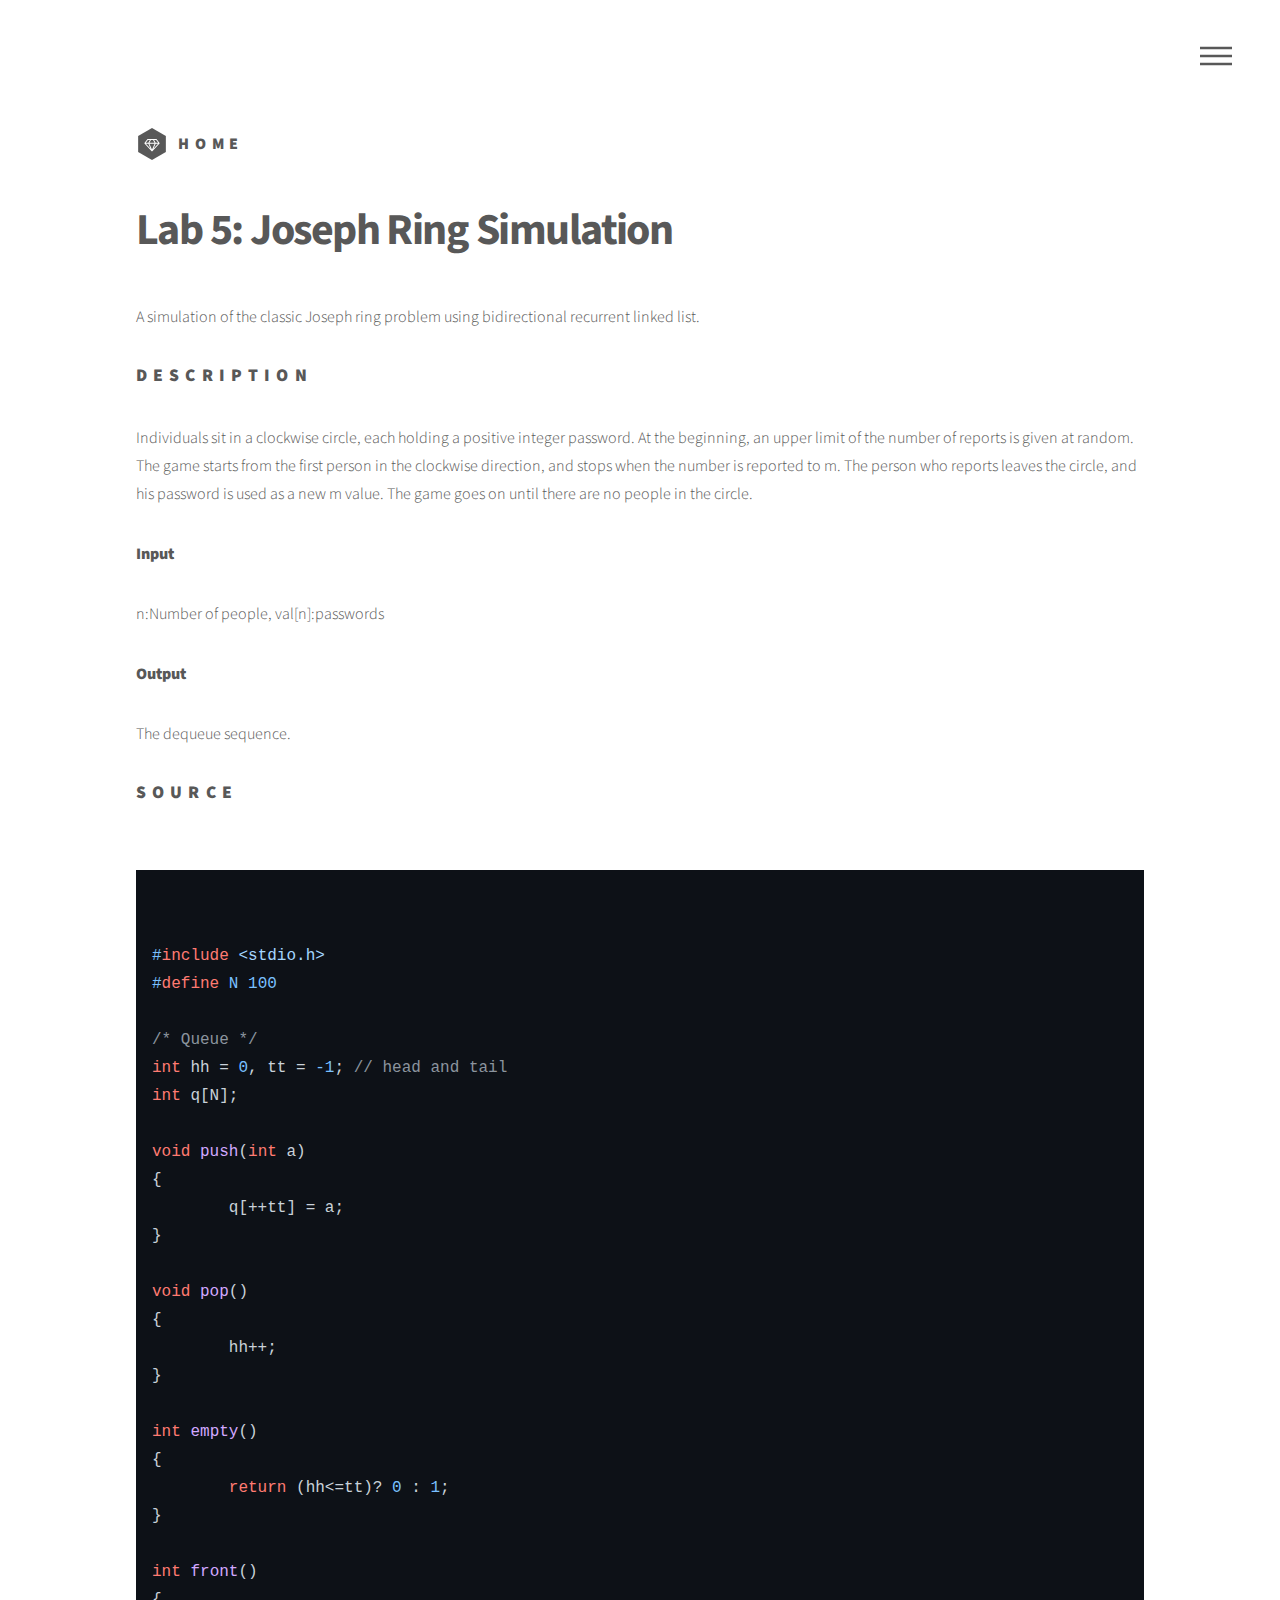
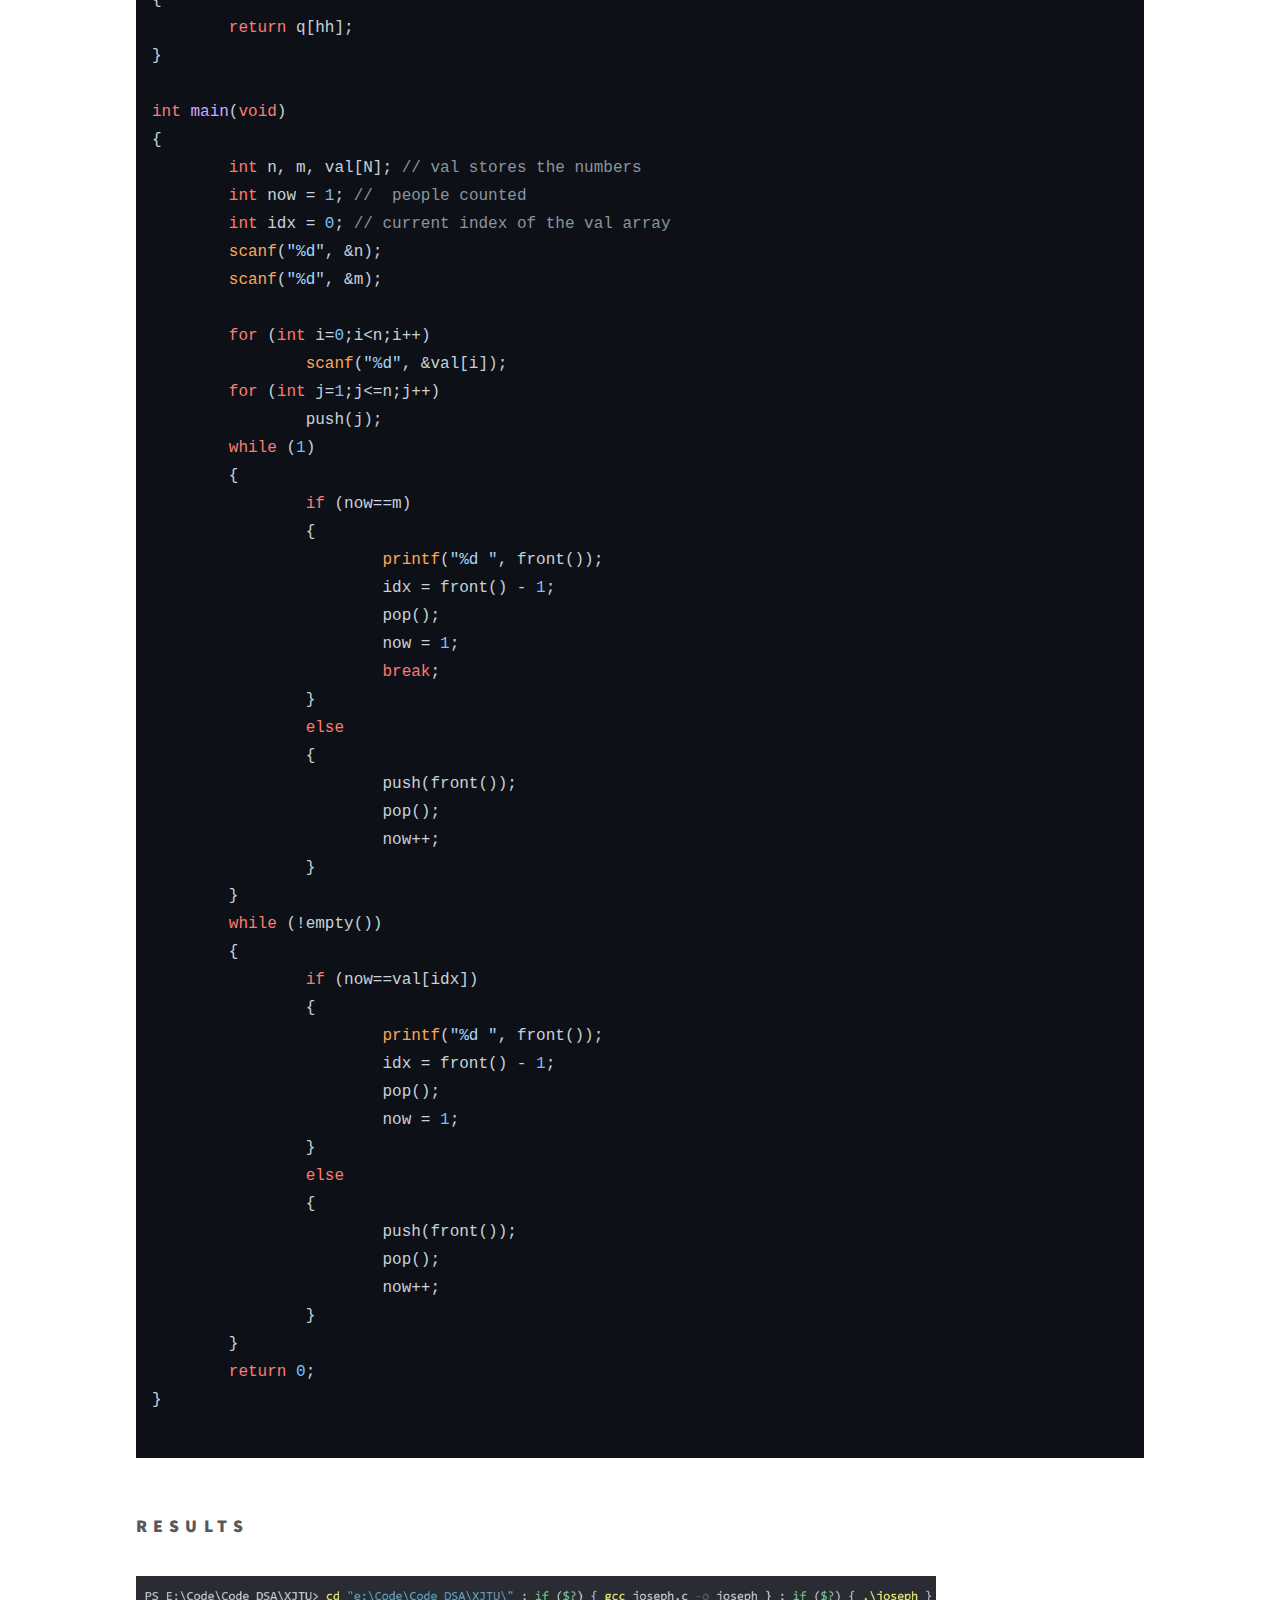
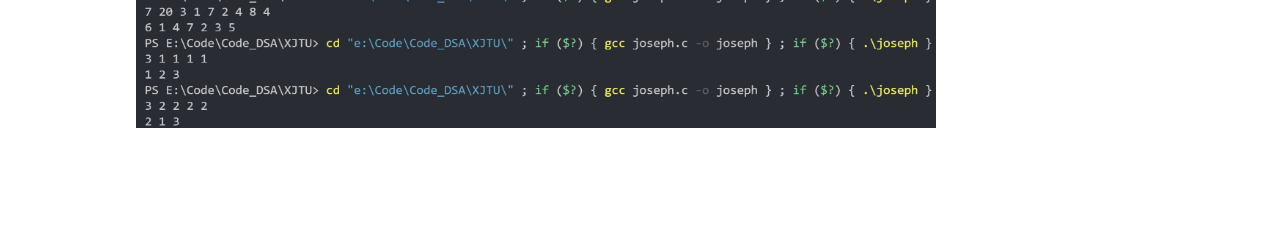
==== commit 4632268f: "update files" ====
--- a/Joseph.html
+++ b/Joseph.html
@@ -49,21 +49,20 @@
 								<!-- Prepare a DOM with a defined width and height for ECharts -->
                                 <h2>Description</h2>
 								<p> Individuals sit in a clockwise circle, each holding a positive
-									 integer password. At the beginning, an upper limit of the number of reports is given at random, 
-									 starting from the first person in the clockwise direction from 1 onwards, stopping the number 
-									 when the number is reported to m, and the person who reports m is listed, and his password is 
-									 used as a new m value, and the number of reports from 1 is re-reported from the next person in 
-									 the clockwise direction; and so on until all are listed.
+									 integer password. At the beginning, an upper limit of the number of reports is given at random.
+									 The game starts from the first person in the clockwise direction, and stops
+									 when the number is reported to m. The person who reports leaves the circle, and his password is 
+									 used as a new m value. The game goes on until there are no people in the circle.
 								</p>
 								<p><b>Input</b></p>
-								<p>n:Number of people, val[n]:password</p>
+								<p>n:Number of people, val[n]:passwords</p>
 								<p><b>Output</b></p>
 								<p>The dequeue sequence.</p>
 									<script>
 										hljs.initHighlightingOnLoad();
 									</script>
 								<h2>source</h2>
-								<div style="width:75%">
+								<div>
                                 <pre>
 									<code class="c">
 
@@ -145,7 +144,7 @@
 								</pre>
 							</div>
 							<h2>Results</h2>
-							<img src="images/joe.jpg" width="800px">
+							<img src="images/jose.jpg" width="800px">
 							</div>
 						</div>
 					</div>
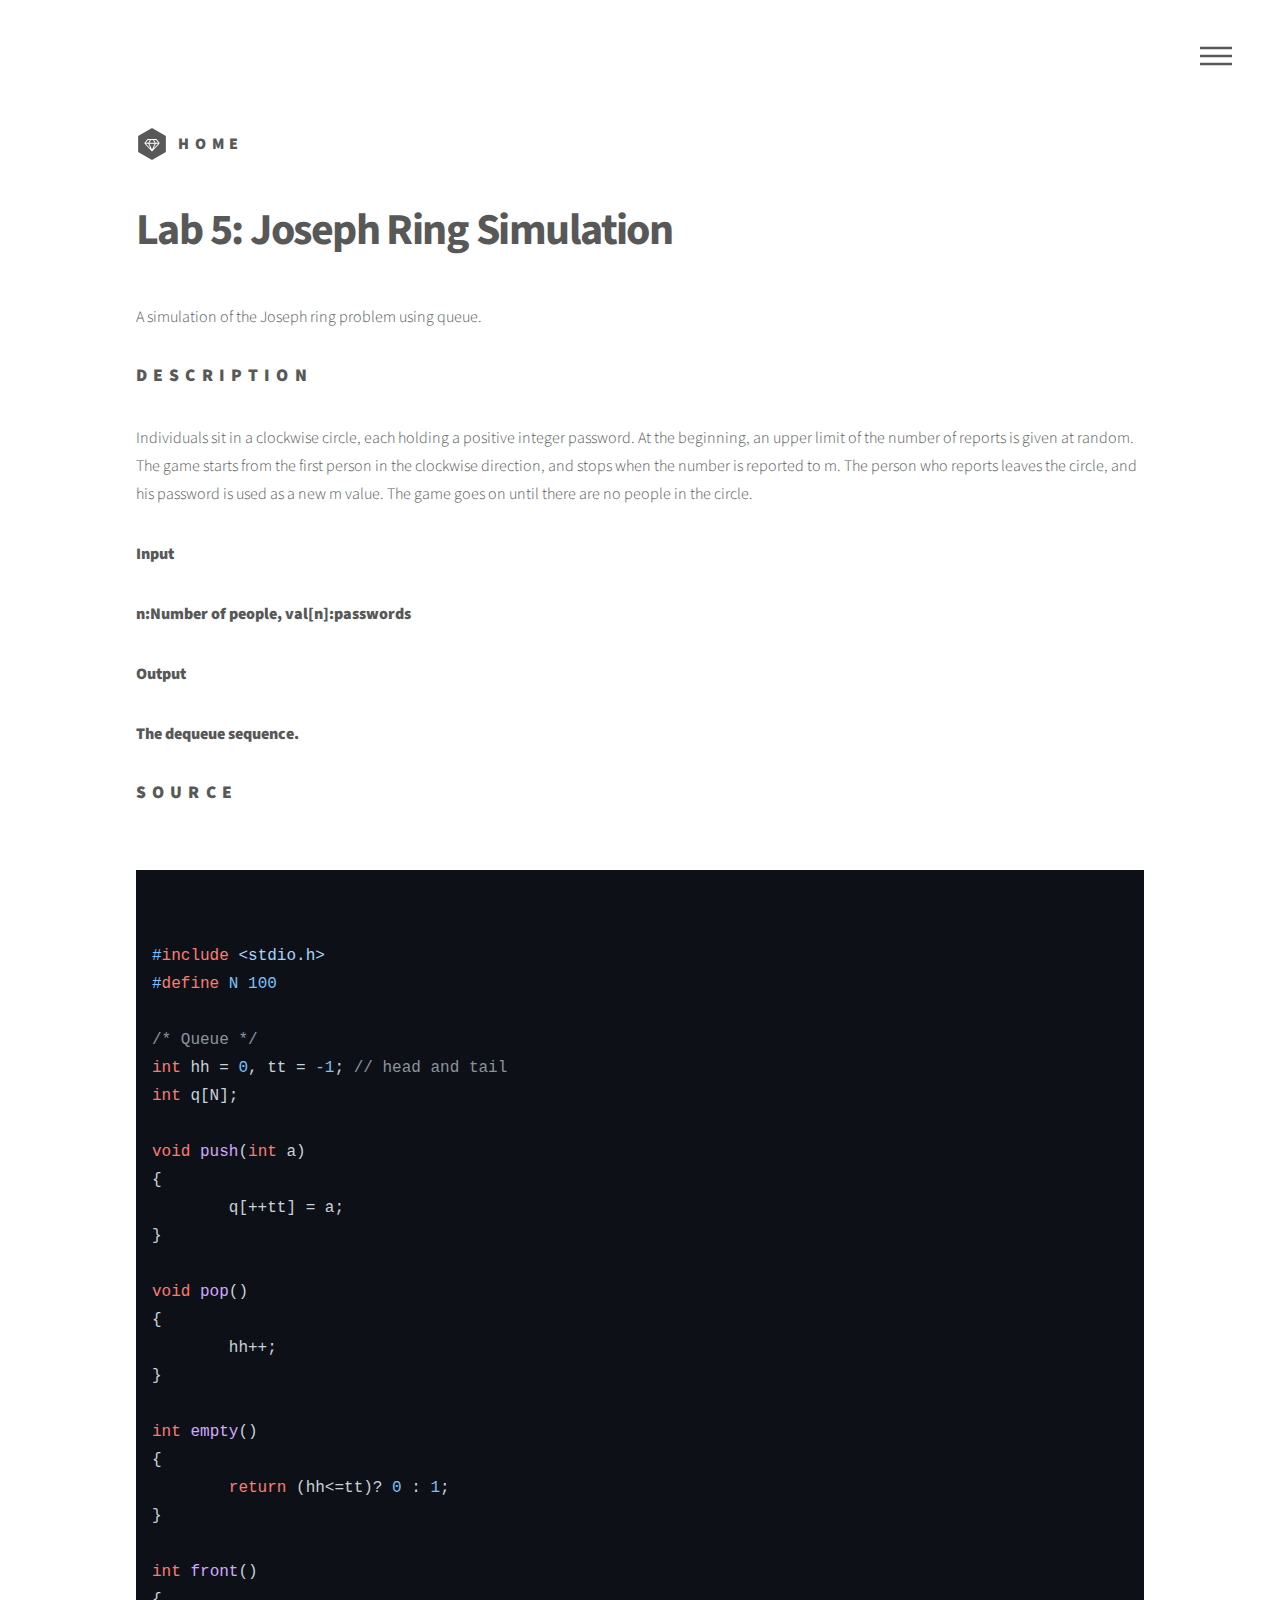
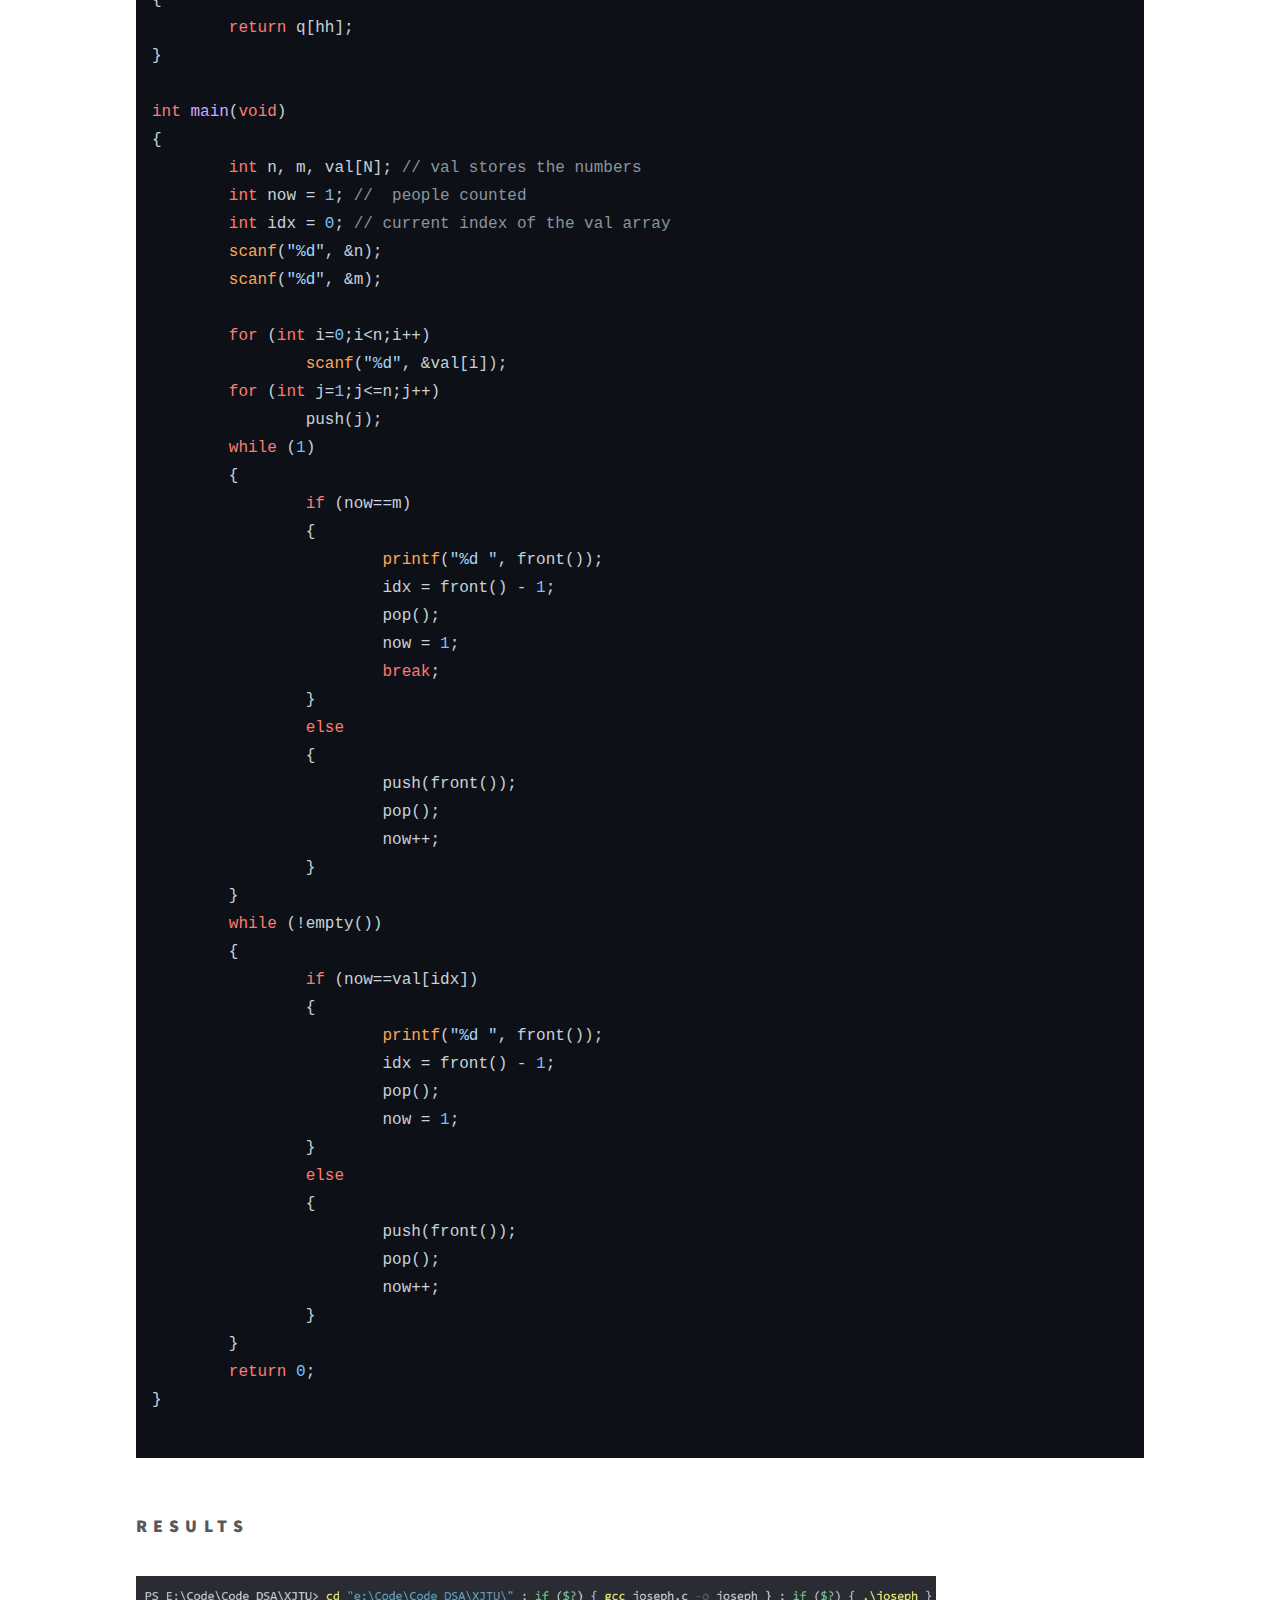
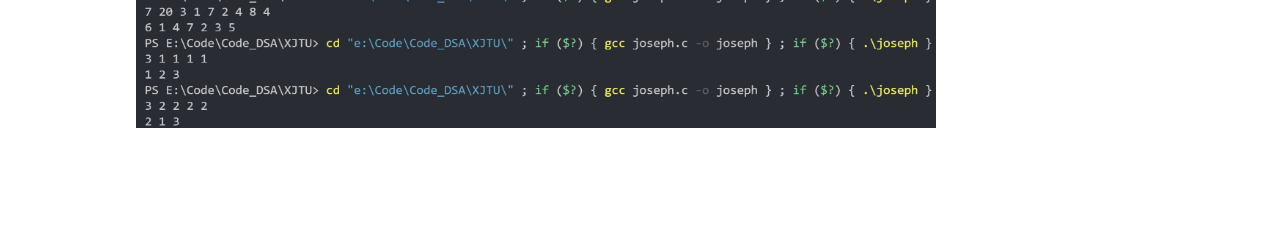
==== commit cc1499c2: "Update Joseph.html" ====
--- a/Joseph.html
+++ b/Joseph.html
@@ -45,7 +45,7 @@
 					<div id="main">
 						<div class="inner">
 							<h1>Lab 5: Joseph Ring Simulation</h1>
-                                <p>A simulation of the classic Joseph ring problem using bidirectional recurrent linked list.</p>
+                                <p>A simulation of the Joseph ring problem using queue.</p>
 								<!-- Prepare a DOM with a defined width and height for ECharts -->
                                 <h2>Description</h2>
 								<p> Individuals sit in a clockwise circle, each holding a positive
@@ -55,9 +55,9 @@
 									 used as a new m value. The game goes on until there are no people in the circle.
 								</p>
 								<p><b>Input</b></p>
-								<p>n:Number of people, val[n]:passwords</p>
+								<p><b>n:Number of people, val[n]:passwords</b></p>
 								<p><b>Output</b></p>
-								<p>The dequeue sequence.</p>
+								<p><b>The dequeue sequence.</b></p>
 									<script>
 										hljs.initHighlightingOnLoad();
 									</script>
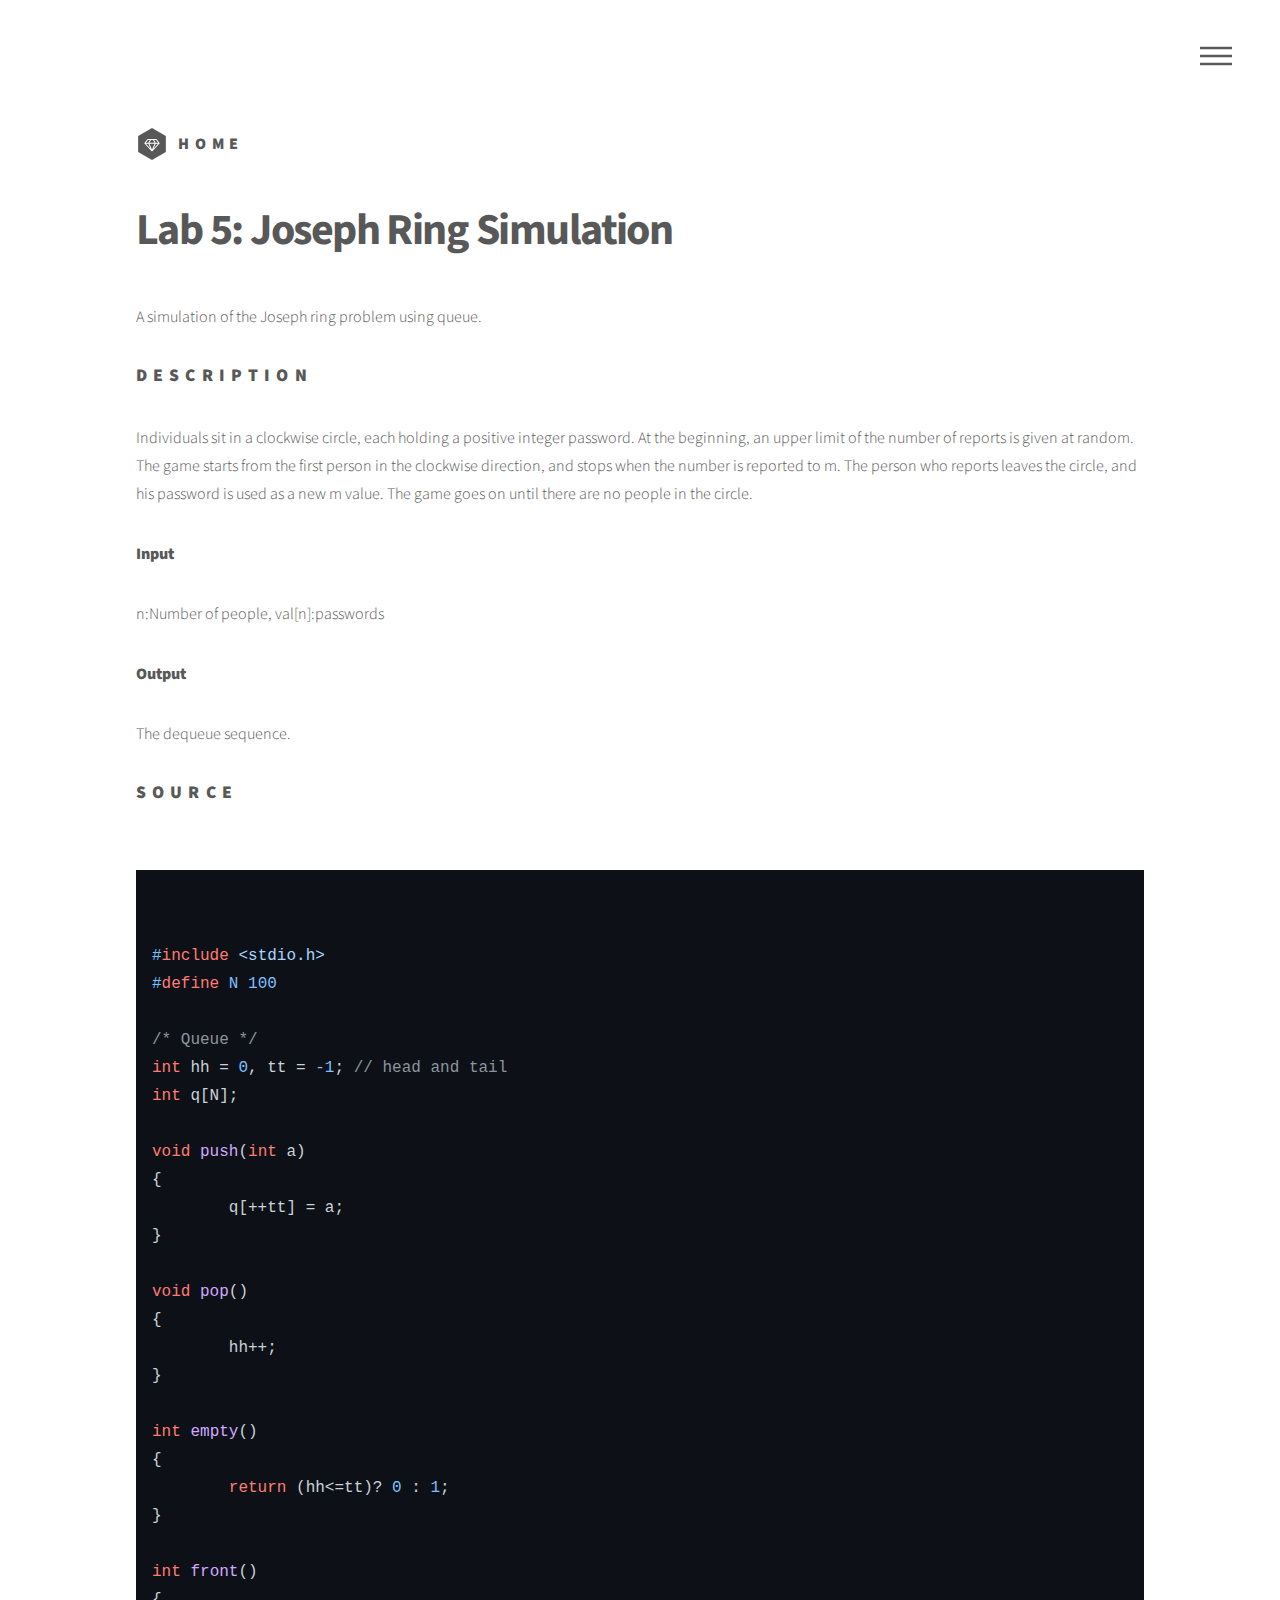
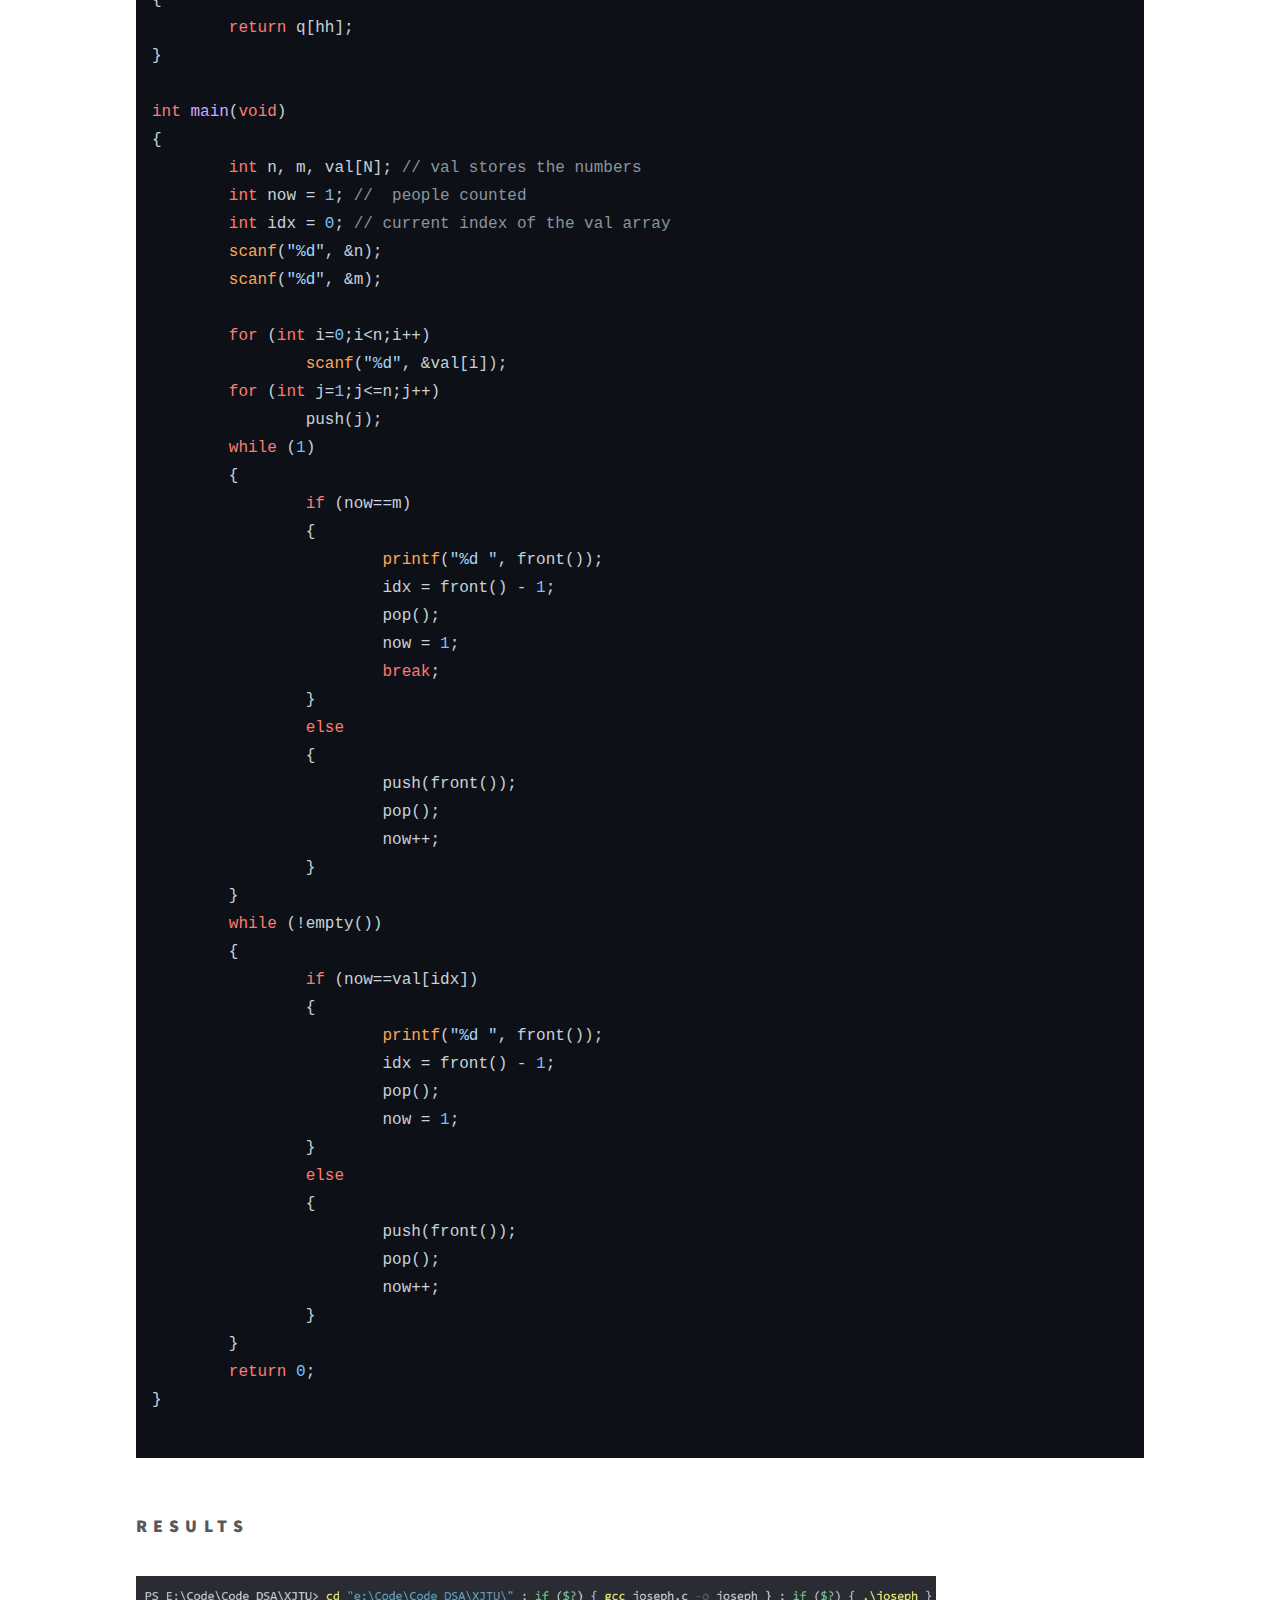
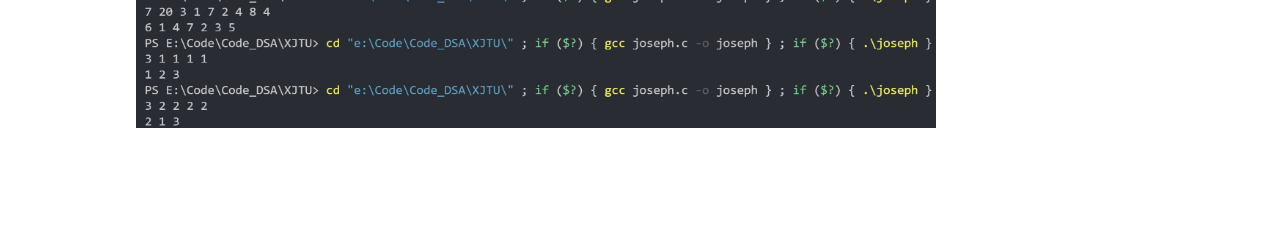
==== commit 7ae1fc8d: "Update Joseph.html" ====
--- a/Joseph.html
+++ b/Joseph.html
@@ -55,9 +55,9 @@
 									 used as a new m value. The game goes on until there are no people in the circle.
 								</p>
 								<p><b>Input</b></p>
-								<p><b>n:Number of people, val[n]:passwords</b></p>
+								<p>n:Number of people, val[n]:passwords</p>
 								<p><b>Output</b></p>
-								<p><b>The dequeue sequence.</b></p>
+								<p>The dequeue sequence.</p>
 									<script>
 										hljs.initHighlightingOnLoad();
 									</script>
